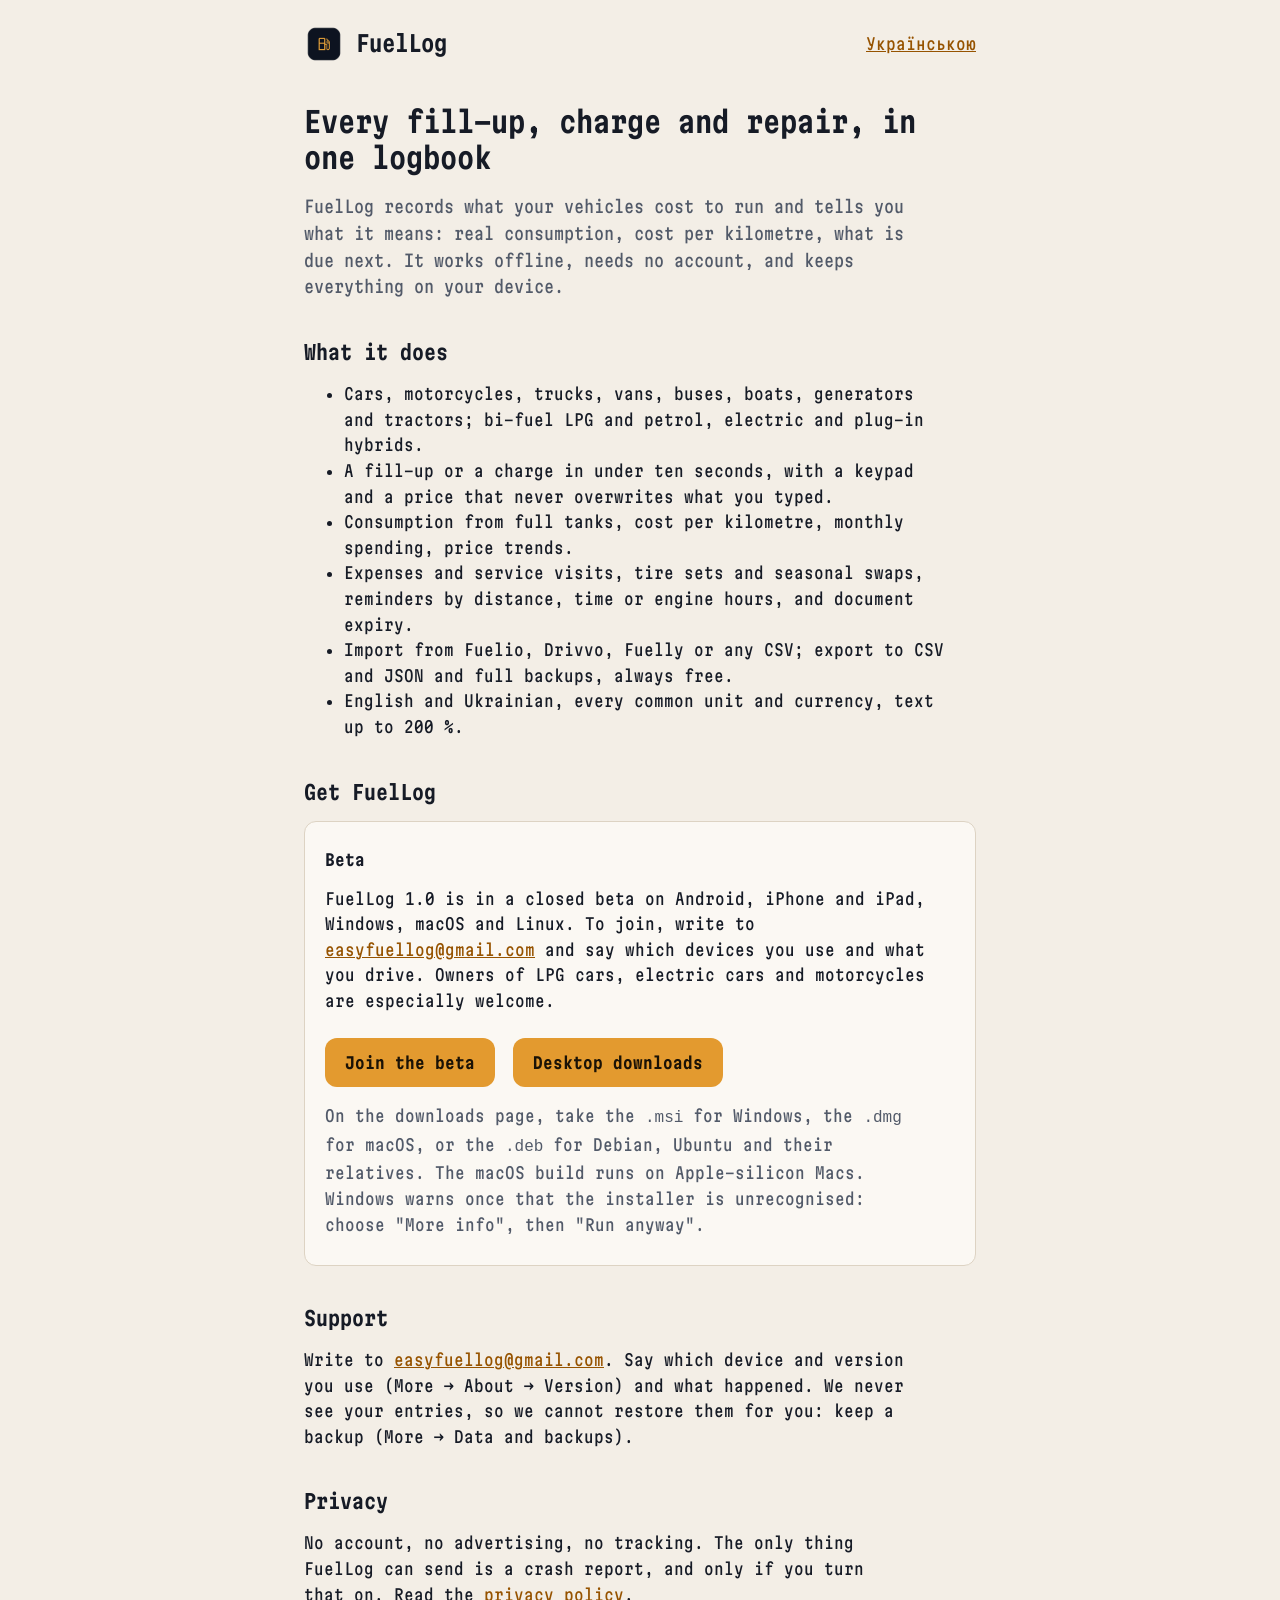
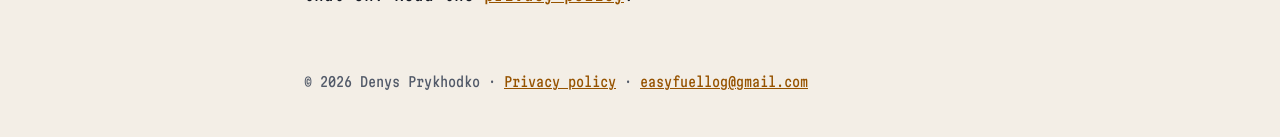
==== index.html @ d02c57eb "Publish the site from FuelLog f848351" ====
<!doctype html>
<html lang="en">
<head>
  <meta charset="utf-8">
  <meta name="viewport" content="width=device-width, initial-scale=1">
  <title>FuelLog</title>
  <meta name="description" content="A fuel, charging and vehicle-expense logbook that works offline, with no account, on Android, iPhone, iPad and desktop.">
  <link rel="icon" href="assets/favicon.png">
  <link rel="stylesheet" href="assets/site.css">
  <link rel="alternate" hreflang="en" href="https://ipuzzle.github.io/fuellog-site/">
  <link rel="alternate" hreflang="uk" href="https://ipuzzle.github.io/fuellog-site/uk/">
</head>
<body>
<header>
  <a class="name" href="./"><img src="assets/icon-192.png" alt="">FuelLog</a>
  <a href="uk/" lang="uk">Українською</a>
</header>
<main>
  <h1>Every fill-up, charge and repair, in one logbook</h1>
  <p class="lead">FuelLog records what your vehicles cost to run and tells you what it means: real consumption, cost per kilometre, what is due next. It works offline, needs no account, and keeps everything on your device.</p>

  <h2>What it does</h2>
  <ul>
    <li>Cars, motorcycles, trucks, vans, buses, boats, generators and tractors; bi-fuel LPG and petrol, electric and plug-in hybrids.</li>
    <li>A fill-up or a charge in under ten seconds, with a keypad and a price that never overwrites what you typed.</li>
    <li>Consumption from full tanks, cost per kilometre, monthly spending, price trends.</li>
    <li>Expenses and service visits, tire sets and seasonal swaps, reminders by distance, time or engine hours, and document expiry.</li>
    <li>Import from Fuelio, Drivvo, Fuelly or any CSV; export to CSV and JSON and full backups, always free.</li>
    <li>English and Ukrainian, every common unit and currency, text up to 200 %.</li>
  </ul>

  <h2>Get FuelLog</h2>
  <div class="card">
    <h3>Beta</h3>
    <p>FuelLog 1.0 is in a closed beta on Android, iPhone and iPad, Windows, macOS and Linux. To join, write to <a href="mailto:easyfuellog@gmail.com?subject=FuelLog%20beta">easyfuellog@gmail.com</a> and say which devices you use and what you drive. Owners of LPG cars, electric cars and motorcycles are especially welcome.</p>
    <a class="button" href="mailto:easyfuellog@gmail.com?subject=FuelLog%20beta">Join the beta</a>
    <a class="button" href="https://github.com/iPuzzle/fuellog-site/releases">Desktop downloads</a>
    <p class="muted">On the downloads page, take the <code>.msi</code> for Windows, the <code>.dmg</code> for macOS, or the <code>.deb</code> for Debian, Ubuntu and their relatives. The macOS build runs on Apple-silicon Macs. Windows warns once that the installer is unrecognised: choose "More info", then "Run anyway".</p>
  </div>

  <h2>Support</h2>
  <p>Write to <a href="mailto:easyfuellog@gmail.com">easyfuellog@gmail.com</a>. Say which device and version you use (More → About → Version) and what happened. We never see your entries, so we cannot restore them for you: keep a backup (More → Data and backups).</p>

  <h2>Privacy</h2>
  <p>No account, no advertising, no tracking. The only thing FuelLog can send is a crash report, and only if you turn that on. Read the <a href="privacy/">privacy policy</a>.</p>
</main>
<footer>
  © 2026 Denys Prykhodko · <a href="privacy/">Privacy policy</a> · <a href="mailto:easyfuellog@gmail.com">easyfuellog@gmail.com</a>
</footer>
</body>
</html>
---- assets/site.css ----
/* FuelLog's site: the app's Dusk and Day colours (docs/design/system/tokens.json) and its one face. */

@font-face {
  font-family: "Martian Mono";
  src: url("fonts/MartianMono-Condensed-Regular.ttf") format("truetype");
  font-weight: 400;
  font-display: swap;
}

@font-face {
  font-family: "Martian Mono";
  src: url("fonts/MartianMono-Condensed-SemiBold.ttf") format("truetype");
  font-weight: 600;
  font-display: swap;
}

:root {
  --ground: #0d1320;
  --surface: #141b2a;
  --line: #263149;
  --ink: #eee7db;
  --ink-muted: #a7afbf;
  --amber: #f2a93b;
  --amber-ink: #f2a93b;
  --on-amber: #1a1206;
  color-scheme: dark;
}

@media (prefers-color-scheme: light) {
  :root {
    --ground: #f3eee6;
    --surface: #fbf8f3;
    --line: #ddd3c3;
    --ink: #161b26;
    --ink-muted: #525a69;
    --amber: #e39a2f;
    --amber-ink: #965300;
    color-scheme: light;
  }
}

* {
  box-sizing: border-box;
}

html {
  background: var(--ground);
  color: var(--ink);
  font-family: "Martian Mono", ui-monospace, monospace;
  font-size: 16px;
  line-height: 1.6;
}

body {
  margin: 0;
  min-height: 100vh;
  background: var(--ground);
}

main,
header,
footer {
  max-width: 44rem;
  margin: 0 auto;
  padding: 0 16px;
}

header {
  display: flex;
  align-items: center;
  justify-content: space-between;
  gap: 16px;
  padding-top: 24px;
  padding-bottom: 8px;
}

header a.name {
  display: flex;
  align-items: center;
  gap: 12px;
  color: var(--ink);
  font-weight: 600;
  font-size: 1.4rem;
  text-decoration: none;
}

header img {
  width: 40px;
  height: 40px;
  border-radius: 10px;
}

h1,
h2,
h3 {
  font-weight: 600;
  line-height: 1.25;
}

h1 {
  font-size: 1.8rem;
  margin: 32px 0 8px;
}

h2 {
  font-size: 1.25rem;
  margin: 40px 0 8px;
}

h3 {
  font-size: 1rem;
  margin: 24px 0 4px;
}

p,
li {
  max-width: 60ch;
}

a {
  color: var(--amber-ink);
}

.lead {
  color: var(--ink-muted);
  font-size: 1.05rem;
}

.card {
  background: var(--surface);
  border: 1px solid var(--line);
  border-radius: 12px;
  padding: 4px 20px 12px;
  margin: 16px 0;
}

.button {
  display: inline-block;
  background: var(--amber);
  color: var(--on-amber);
  font-weight: 600;
  text-decoration: none;
  border-radius: 12px;
  padding: 12px 20px;
  margin: 8px 8px 0 0;
}

.muted {
  color: var(--ink-muted);
}

footer {
  padding-top: 48px;
  padding-bottom: 48px;
  color: var(--ink-muted);
  font-size: 0.85rem;
}

table {
  border-collapse: collapse;
  width: 100%;
  font-size: 0.9rem;
}

th,
td {
  text-align: left;
  vertical-align: top;
  padding: 8px 8px 8px 0;
  border-bottom: 1px solid var(--line);
}

@media (max-width: 480px) {
  html {
    font-size: 15px;
  }

  h1 {
    font-size: 1.5rem;
  }
}
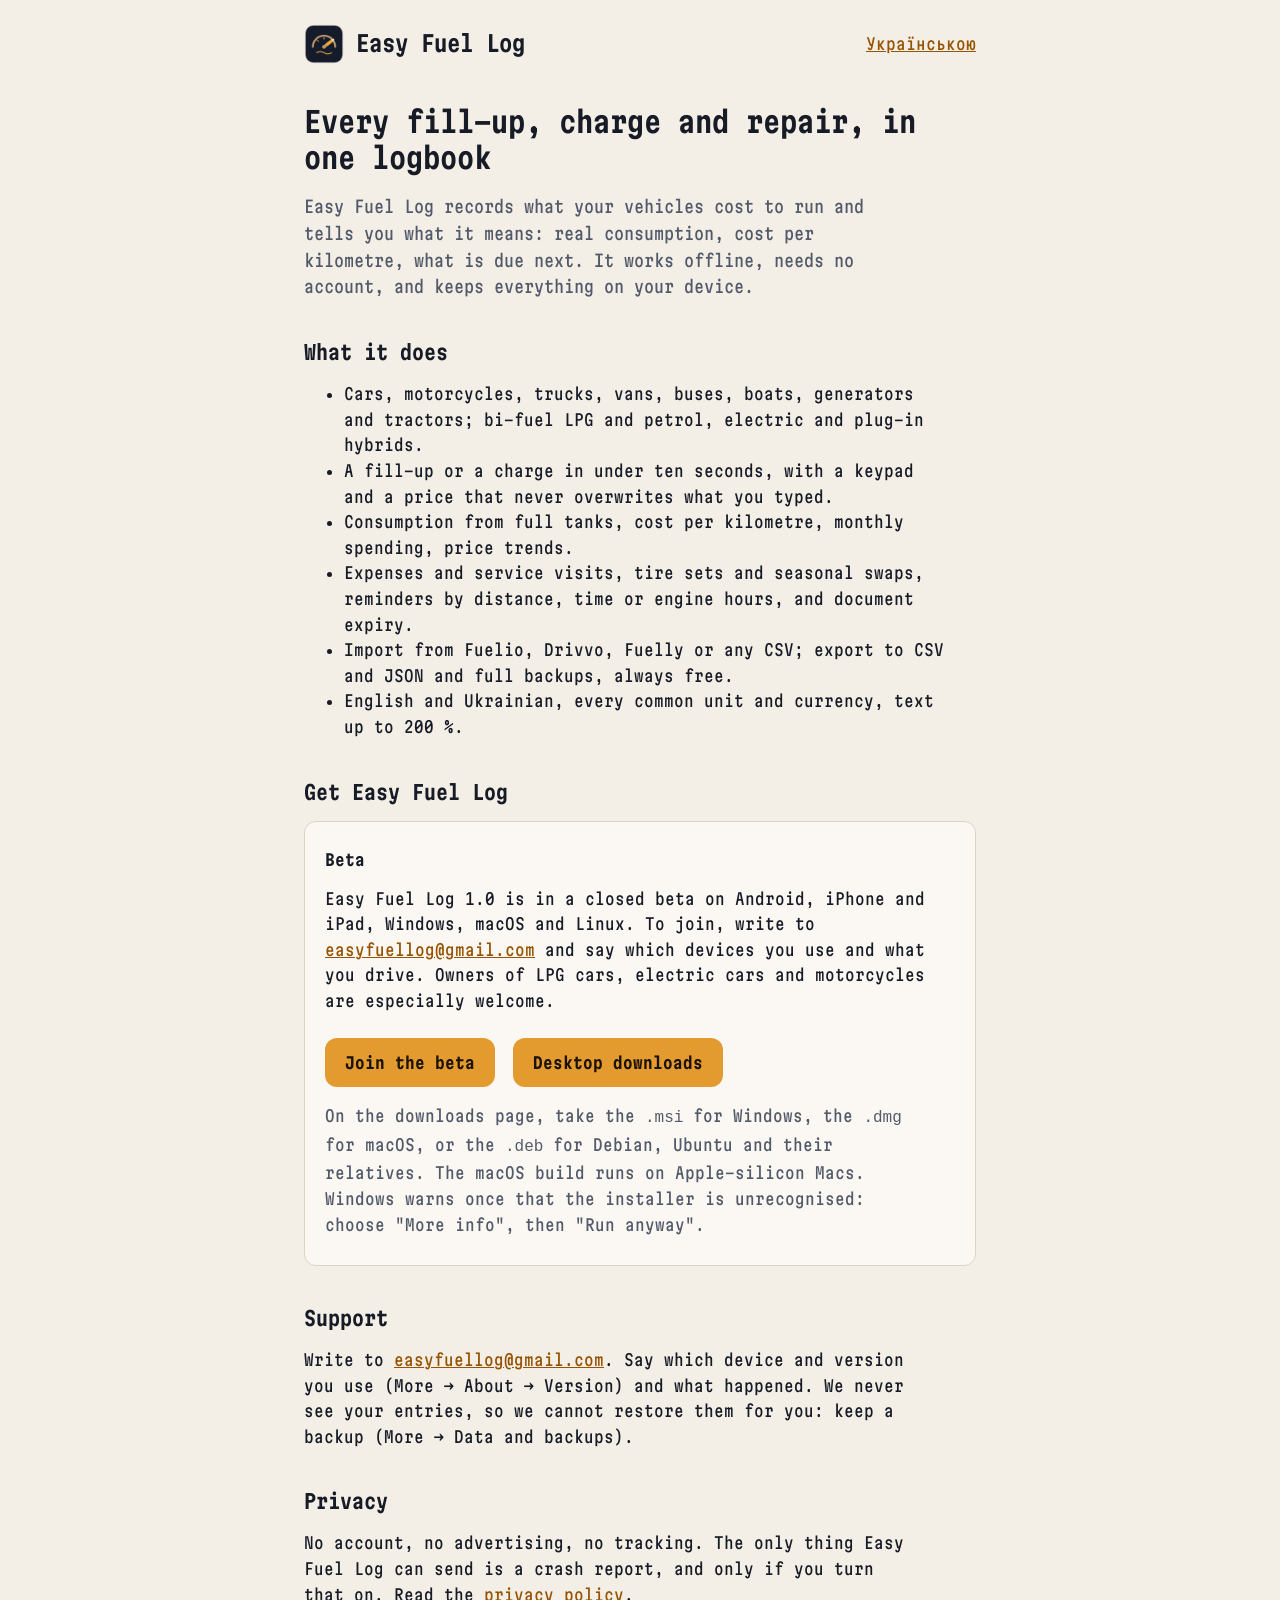
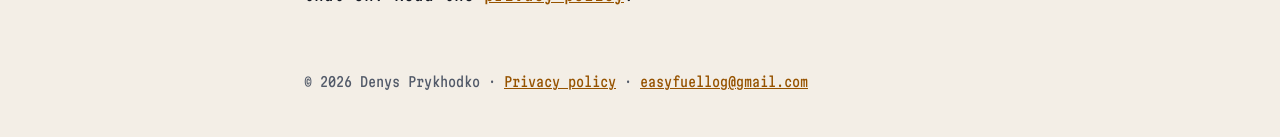
==== commit fd52f8d5: "Publish the site from FuelLog 402bdc7" ====
--- a/index.html
+++ b/index.html
@@ -3,21 +3,23 @@
 <head>
   <meta charset="utf-8">
   <meta name="viewport" content="width=device-width, initial-scale=1">
-  <title>FuelLog</title>
+  <title>Easy Fuel Log</title>
   <meta name="description" content="A fuel, charging and vehicle-expense logbook that works offline, with no account, on Android, iPhone, iPad and desktop.">
-  <link rel="icon" href="assets/favicon.png">
+  <link rel="icon" href="assets/favicon.ico" sizes="32x32">
+  <link rel="icon" href="assets/favicon.svg" type="image/svg+xml">
+  <link rel="apple-touch-icon" href="assets/apple-touch-icon.png">
   <link rel="stylesheet" href="assets/site.css">
   <link rel="alternate" hreflang="en" href="https://ipuzzle.github.io/fuellog-site/">
   <link rel="alternate" hreflang="uk" href="https://ipuzzle.github.io/fuellog-site/uk/">
 </head>
 <body>
 <header>
-  <a class="name" href="./"><img src="assets/icon-192.png" alt="">FuelLog</a>
+  <a class="name" href="./"><img src="assets/icon-192.png" alt="">Easy Fuel Log</a>
   <a href="uk/" lang="uk">Українською</a>
 </header>
 <main>
   <h1>Every fill-up, charge and repair, in one logbook</h1>
-  <p class="lead">FuelLog records what your vehicles cost to run and tells you what it means: real consumption, cost per kilometre, what is due next. It works offline, needs no account, and keeps everything on your device.</p>
+  <p class="lead">Easy Fuel Log records what your vehicles cost to run and tells you what it means: real consumption, cost per kilometre, what is due next. It works offline, needs no account, and keeps everything on your device.</p>
 
   <h2>What it does</h2>
   <ul>
@@ -29,11 +31,11 @@
     <li>English and Ukrainian, every common unit and currency, text up to 200 %.</li>
   </ul>
 
-  <h2>Get FuelLog</h2>
+  <h2>Get Easy Fuel Log</h2>
   <div class="card">
     <h3>Beta</h3>
-    <p>FuelLog 1.0 is in a closed beta on Android, iPhone and iPad, Windows, macOS and Linux. To join, write to <a href="mailto:easyfuellog@gmail.com?subject=FuelLog%20beta">easyfuellog@gmail.com</a> and say which devices you use and what you drive. Owners of LPG cars, electric cars and motorcycles are especially welcome.</p>
-    <a class="button" href="mailto:easyfuellog@gmail.com?subject=FuelLog%20beta">Join the beta</a>
+    <p>Easy Fuel Log 1.0 is in a closed beta on Android, iPhone and iPad, Windows, macOS and Linux. To join, write to <a href="mailto:easyfuellog@gmail.com?subject=Easy%20Fuel%20Log%20beta">easyfuellog@gmail.com</a> and say which devices you use and what you drive. Owners of LPG cars, electric cars and motorcycles are especially welcome.</p>
+    <a class="button" href="mailto:easyfuellog@gmail.com?subject=Easy%20Fuel%20Log%20beta">Join the beta</a>
     <a class="button" href="https://github.com/iPuzzle/fuellog-site/releases">Desktop downloads</a>
     <p class="muted">On the downloads page, take the <code>.msi</code> for Windows, the <code>.dmg</code> for macOS, or the <code>.deb</code> for Debian, Ubuntu and their relatives. The macOS build runs on Apple-silicon Macs. Windows warns once that the installer is unrecognised: choose "More info", then "Run anyway".</p>
   </div>
@@ -42,7 +44,7 @@
   <p>Write to <a href="mailto:easyfuellog@gmail.com">easyfuellog@gmail.com</a>. Say which device and version you use (More → About → Version) and what happened. We never see your entries, so we cannot restore them for you: keep a backup (More → Data and backups).</p>
 
   <h2>Privacy</h2>
-  <p>No account, no advertising, no tracking. The only thing FuelLog can send is a crash report, and only if you turn that on. Read the <a href="privacy/">privacy policy</a>.</p>
+  <p>No account, no advertising, no tracking. The only thing Easy Fuel Log can send is a crash report, and only if you turn that on. Read the <a href="privacy/">privacy policy</a>.</p>
 </main>
 <footer>
   © 2026 Denys Prykhodko · <a href="privacy/">Privacy policy</a> · <a href="mailto:easyfuellog@gmail.com">easyfuellog@gmail.com</a>
--- a/assets/site.css
+++ b/assets/site.css
@@ -1,4 +1,4 @@
-/* FuelLog's site: the app's Dusk and Day colours (docs/design/system/tokens.json) and its one face. */
+/* Easy Fuel Log's site: the app's Dusk and Day colours (docs/design/system/tokens.json) and its one face. */
 
 @font-face {
   font-family: "Martian Mono";
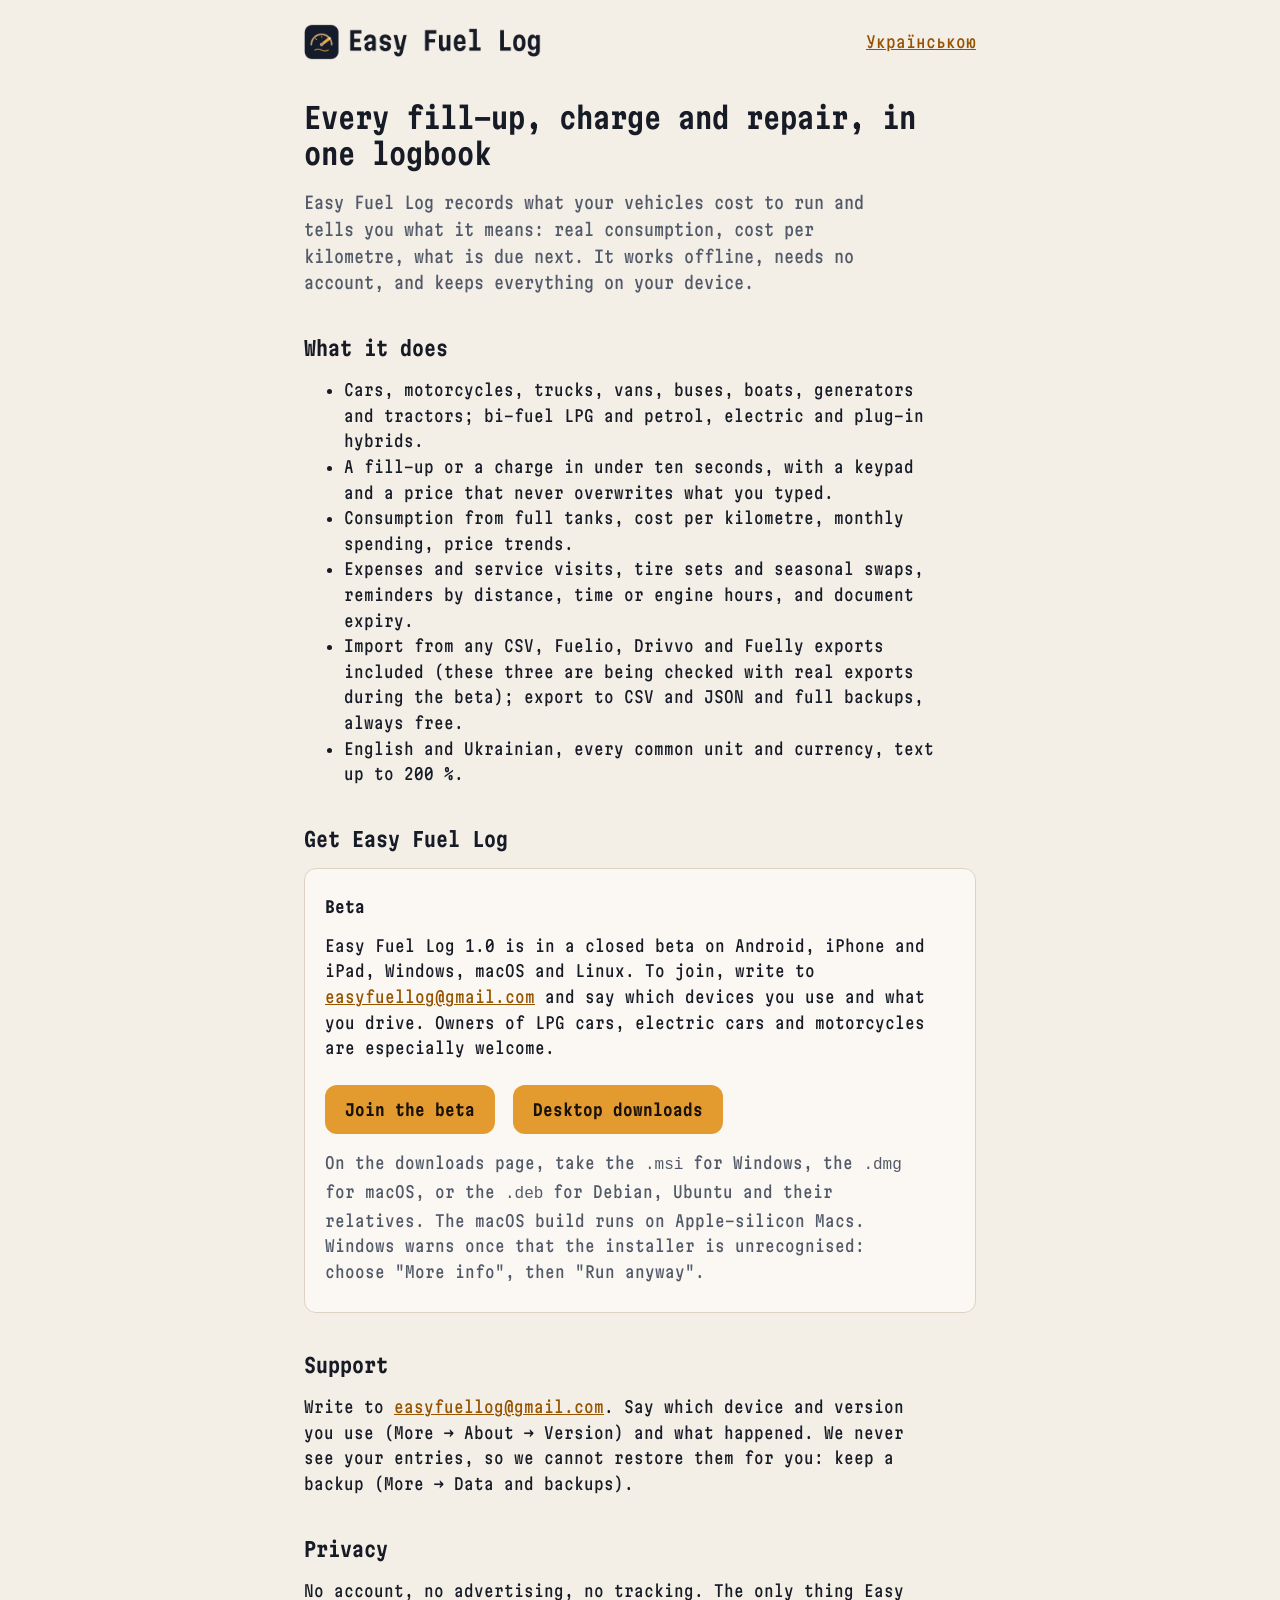
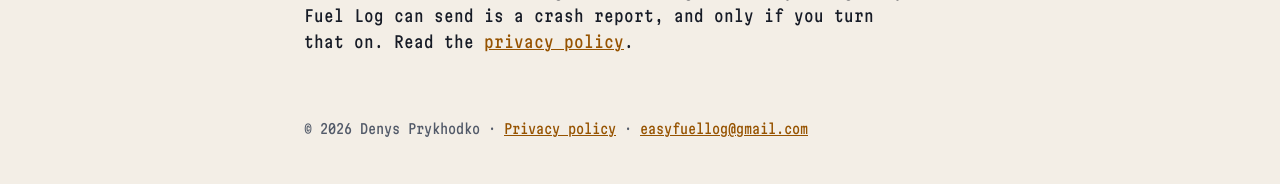
==== commit a2b16dc6: "Publish the site from FuelLog 485dac8" ====
--- a/index.html
+++ b/index.html
@@ -5,6 +5,17 @@
   <meta name="viewport" content="width=device-width, initial-scale=1">
   <title>Easy Fuel Log</title>
   <meta name="description" content="A fuel, charging and vehicle-expense logbook that works offline, with no account, on Android, iPhone, iPad and desktop.">
+  <meta property="og:type" content="website">
+  <meta property="og:site_name" content="Easy Fuel Log">
+  <meta property="og:locale" content="en_US">
+  <meta property="og:title" content="Easy Fuel Log">
+  <meta property="og:description" content="A fuel, charging and vehicle-expense logbook that works offline, with no account, on Android, iPhone, iPad and desktop.">
+  <meta property="og:url" content="https://ipuzzle.github.io/fuellog-site/">
+  <meta property="og:image" content="https://ipuzzle.github.io/fuellog-site/assets/og-en.png">
+  <meta property="og:image:width" content="1200">
+  <meta property="og:image:height" content="630">
+  <meta property="og:image:alt" content="Easy Fuel Log: your car’s notebook">
+  <meta name="twitter:card" content="summary_large_image">
   <link rel="icon" href="assets/favicon.ico" sizes="32x32">
   <link rel="icon" href="assets/favicon.svg" type="image/svg+xml">
   <link rel="apple-touch-icon" href="assets/apple-touch-icon.png">
@@ -14,7 +25,7 @@
 </head>
 <body>
 <header>
-  <a class="name" href="./"><img src="assets/icon-192.png" alt="">Easy Fuel Log</a>
+  <a class="name" href="./"><picture><source srcset="assets/logo-on-light.png" media="(prefers-color-scheme: light)"><img src="assets/logo-on-dark.png" alt="Easy Fuel Log" width="1200" height="179"></picture></a>
   <a href="uk/" lang="uk">Українською</a>
 </header>
 <main>
@@ -27,7 +38,7 @@
     <li>A fill-up or a charge in under ten seconds, with a keypad and a price that never overwrites what you typed.</li>
     <li>Consumption from full tanks, cost per kilometre, monthly spending, price trends.</li>
     <li>Expenses and service visits, tire sets and seasonal swaps, reminders by distance, time or engine hours, and document expiry.</li>
-    <li>Import from Fuelio, Drivvo, Fuelly or any CSV; export to CSV and JSON and full backups, always free.</li>
+    <li>Import from any CSV, Fuelio, Drivvo and Fuelly exports included (these three are being checked with real exports during the beta); export to CSV and JSON and full backups, always free.</li>
     <li>English and Ukrainian, every common unit and currency, text up to 200 %.</li>
   </ul>
 
--- a/assets/site.css
+++ b/assets/site.css
@@ -76,18 +76,20 @@
 
 header a.name {
   display: flex;
-  align-items: center;
-  gap: 12px;
-  color: var(--ink);
-  font-weight: 600;
-  font-size: 1.4rem;
   text-decoration: none;
 }
 
+/* The brand kit's horizontal logo: never under 120 px wide, its clear space the icon's height. */
 header img {
-  width: 40px;
-  height: 40px;
-  border-radius: 10px;
+  display: block;
+  width: auto;
+  height: 28px;
+}
+
+@media (min-width: 30rem) {
+  header img {
+    height: 36px;
+  }
 }
 
 h1,
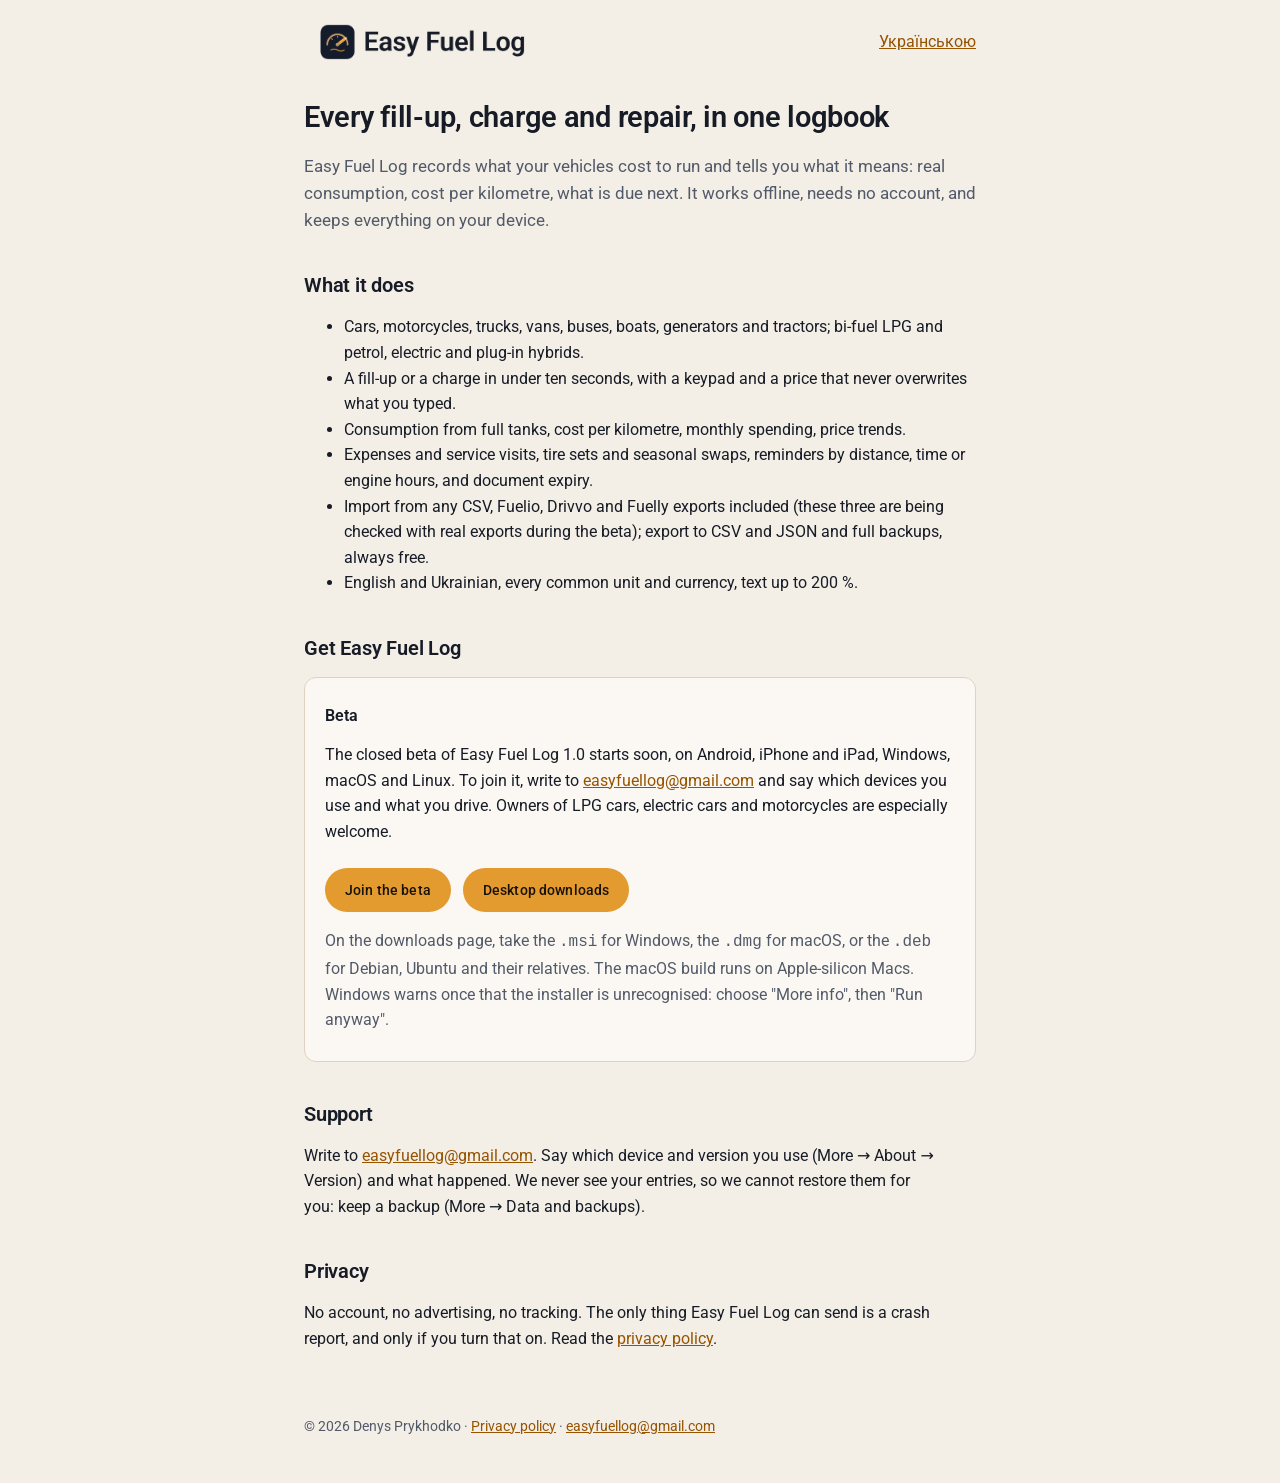
==== commit a65427b9: "Publish the site from Easy Fuel Log 4cf2bd5" ====
--- a/index.html
+++ b/index.html
@@ -45,7 +45,7 @@
   <h2>Get Easy Fuel Log</h2>
   <div class="card">
     <h3>Beta</h3>
-    <p>Easy Fuel Log 1.0 is in a closed beta on Android, iPhone and iPad, Windows, macOS and Linux. To join, write to <a href="mailto:easyfuellog@gmail.com?subject=Easy%20Fuel%20Log%20beta">easyfuellog@gmail.com</a> and say which devices you use and what you drive. Owners of LPG cars, electric cars and motorcycles are especially welcome.</p>
+    <p>The closed beta of Easy Fuel Log 1.0 starts soon, on Android, iPhone and iPad, Windows, macOS and Linux. To join it, write to <a href="mailto:easyfuellog@gmail.com?subject=Easy%20Fuel%20Log%20beta">easyfuellog@gmail.com</a> and say which devices you use and what you drive. Owners of LPG cars, electric cars and motorcycles are especially welcome.</p>
     <a class="button" href="mailto:easyfuellog@gmail.com?subject=Easy%20Fuel%20Log%20beta">Join the beta</a>
     <a class="button" href="https://github.com/iPuzzle/fuellog-site/releases">Desktop downloads</a>
     <p class="muted">On the downloads page, take the <code>.msi</code> for Windows, the <code>.dmg</code> for macOS, or the <code>.deb</code> for Debian, Ubuntu and their relatives. The macOS build runs on Apple-silicon Macs. Windows warns once that the installer is unrecognised: choose "More info", then "Run anyway".</p>
--- a/assets/site.css
+++ b/assets/site.css
@@ -1,15 +1,22 @@
 /* Easy Fuel Log's site: the app's Dusk and Day colours (docs/design/system/tokens.json) and its one face. */
 
 @font-face {
-  font-family: "Martian Mono";
-  src: url("fonts/MartianMono-Condensed-Regular.ttf") format("truetype");
+  font-family: "Roboto";
+  src: url("fonts/Roboto-Regular.ttf") format("truetype");
   font-weight: 400;
   font-display: swap;
 }
 
 @font-face {
-  font-family: "Martian Mono";
-  src: url("fonts/MartianMono-Condensed-SemiBold.ttf") format("truetype");
+  font-family: "Roboto";
+  src: url("fonts/Roboto-Medium.ttf") format("truetype");
+  font-weight: 500;
+  font-display: swap;
+}
+
+@font-face {
+  font-family: "Roboto";
+  src: url("fonts/Roboto-SemiBold.ttf") format("truetype");
   font-weight: 600;
   font-display: swap;
 }
@@ -46,9 +53,10 @@
 html {
   background: var(--ground);
   color: var(--ink);
-  font-family: "Martian Mono", ui-monospace, monospace;
+  font-family: Roboto, system-ui, -apple-system, "Segoe UI", sans-serif;
   font-size: 16px;
   line-height: 1.6;
+  letter-spacing: 0;
 }
 
 body {
@@ -97,6 +105,7 @@
 h3 {
   font-weight: 600;
   line-height: 1.25;
+  letter-spacing: -0.01em;
 }
 
 h1 {
@@ -116,7 +125,7 @@
 
 p,
 li {
-  max-width: 60ch;
+  max-width: 70ch;
 }
 
 a {
@@ -137,13 +146,17 @@
 }
 
 .button {
-  display: inline-block;
+  display: inline-flex;
+  align-items: center;
+  min-height: 44px;
   background: var(--amber);
   color: var(--on-amber);
-  font-weight: 600;
+  font-size: 14px;
+  font-weight: 500;
+  letter-spacing: 0.01em;
   text-decoration: none;
-  border-radius: 12px;
-  padding: 12px 20px;
+  border-radius: 999px;
+  padding: 0 20px;
   margin: 8px 8px 0 0;
 }
 
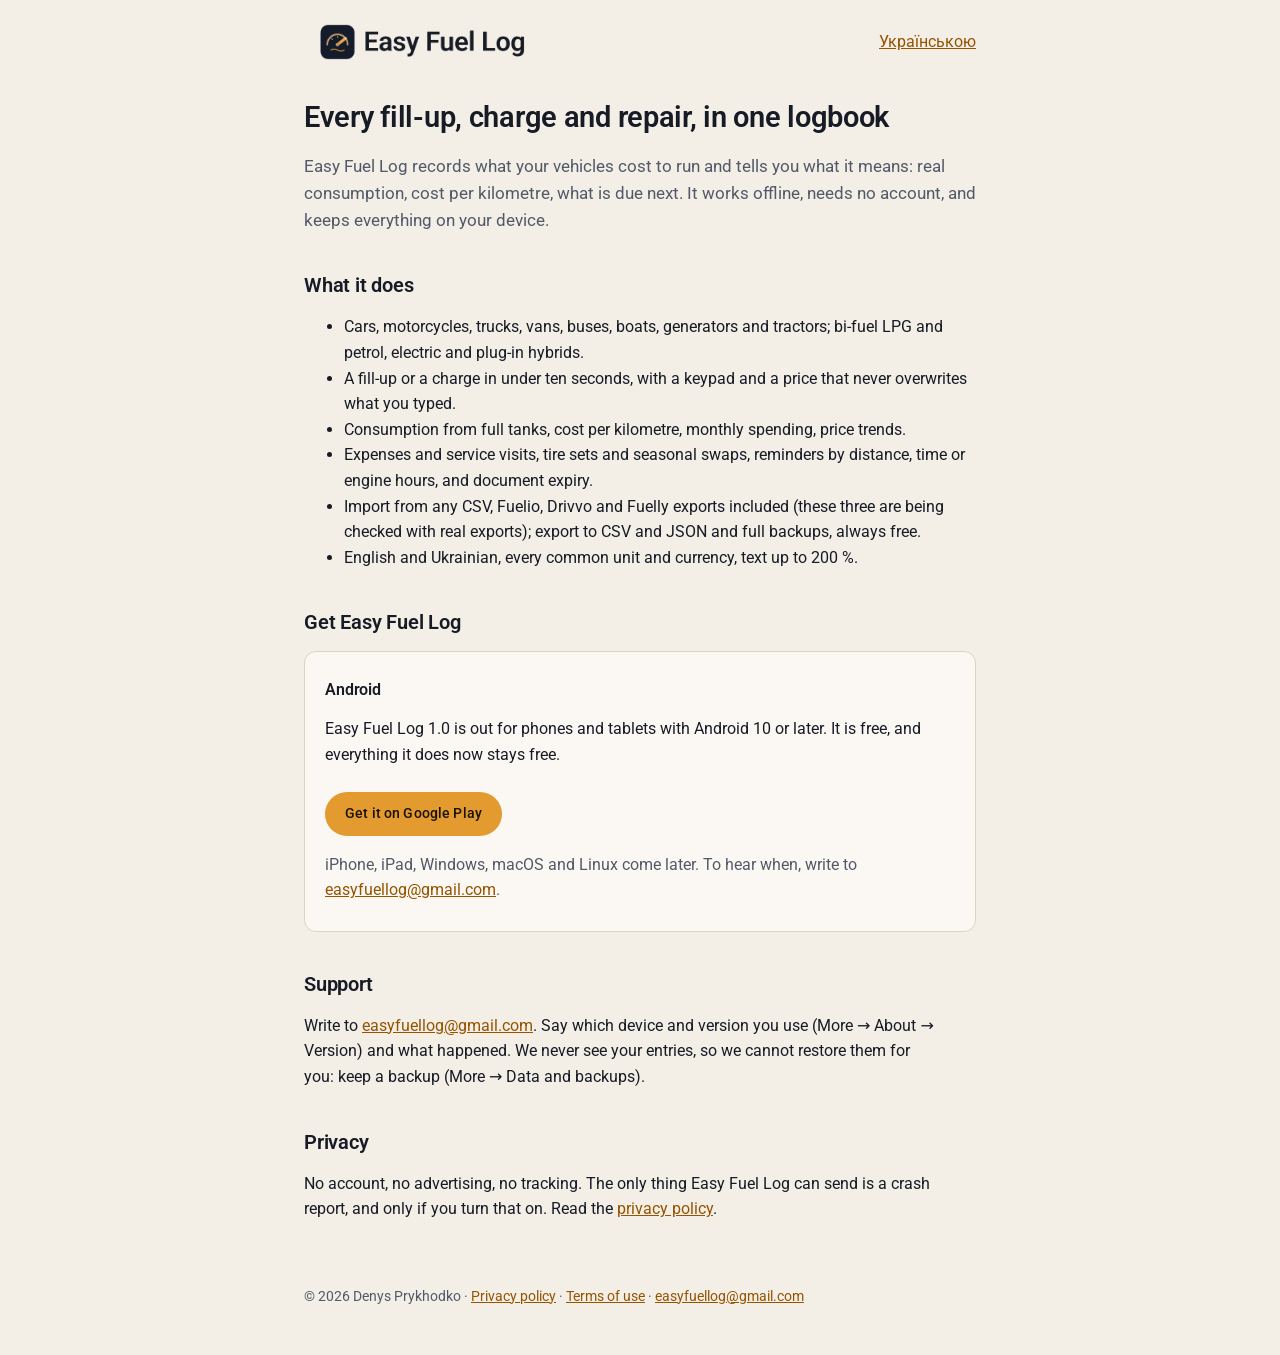
==== commit c4d5a354: "Publish the site from Easy Fuel Log c16c493" ====
--- a/index.html
+++ b/index.html
@@ -38,17 +38,16 @@
     <li>A fill-up or a charge in under ten seconds, with a keypad and a price that never overwrites what you typed.</li>
     <li>Consumption from full tanks, cost per kilometre, monthly spending, price trends.</li>
     <li>Expenses and service visits, tire sets and seasonal swaps, reminders by distance, time or engine hours, and document expiry.</li>
-    <li>Import from any CSV, Fuelio, Drivvo and Fuelly exports included (these three are being checked with real exports during the beta); export to CSV and JSON and full backups, always free.</li>
+    <li>Import from any CSV, Fuelio, Drivvo and Fuelly exports included (these three are being checked with real exports); export to CSV and JSON and full backups, always free.</li>
     <li>English and Ukrainian, every common unit and currency, text up to 200 %.</li>
   </ul>
 
   <h2>Get Easy Fuel Log</h2>
   <div class="card">
-    <h3>Beta</h3>
-    <p>The closed beta of Easy Fuel Log 1.0 starts soon, on Android, iPhone and iPad, Windows, macOS and Linux. To join it, write to <a href="mailto:easyfuellog@gmail.com?subject=Easy%20Fuel%20Log%20beta">easyfuellog@gmail.com</a> and say which devices you use and what you drive. Owners of LPG cars, electric cars and motorcycles are especially welcome.</p>
-    <a class="button" href="mailto:easyfuellog@gmail.com?subject=Easy%20Fuel%20Log%20beta">Join the beta</a>
-    <a class="button" href="https://github.com/iPuzzle/fuellog-site/releases">Desktop downloads</a>
-    <p class="muted">On the downloads page, take the <code>.msi</code> for Windows, the <code>.dmg</code> for macOS, or the <code>.deb</code> for Debian, Ubuntu and their relatives. The macOS build runs on Apple-silicon Macs. Windows warns once that the installer is unrecognised: choose "More info", then "Run anyway".</p>
+    <h3>Android</h3>
+    <p>Easy Fuel Log 1.0 is out for phones and tablets with Android 10 or later. It is free, and everything it does now stays free.</p>
+    <a class="button" href="https://play.google.com/store/apps/details?id=com.ipuzzle.easyfuellog">Get it on Google Play</a>
+    <p class="muted">iPhone, iPad, Windows, macOS and Linux come later. To hear when, write to <a href="mailto:easyfuellog@gmail.com?subject=Easy%20Fuel%20Log%20on%20other%20devices">easyfuellog@gmail.com</a>.</p>
   </div>
 
   <h2>Support</h2>
@@ -58,7 +57,7 @@
   <p>No account, no advertising, no tracking. The only thing Easy Fuel Log can send is a crash report, and only if you turn that on. Read the <a href="privacy/">privacy policy</a>.</p>
 </main>
 <footer>
-  © 2026 Denys Prykhodko · <a href="privacy/">Privacy policy</a> · <a href="mailto:easyfuellog@gmail.com">easyfuellog@gmail.com</a>
+  © 2026 Denys Prykhodko · <a href="privacy/">Privacy policy</a> · <a href="terms/">Terms of use</a> · <a href="mailto:easyfuellog@gmail.com">easyfuellog@gmail.com</a>
 </footer>
 </body>
 </html>
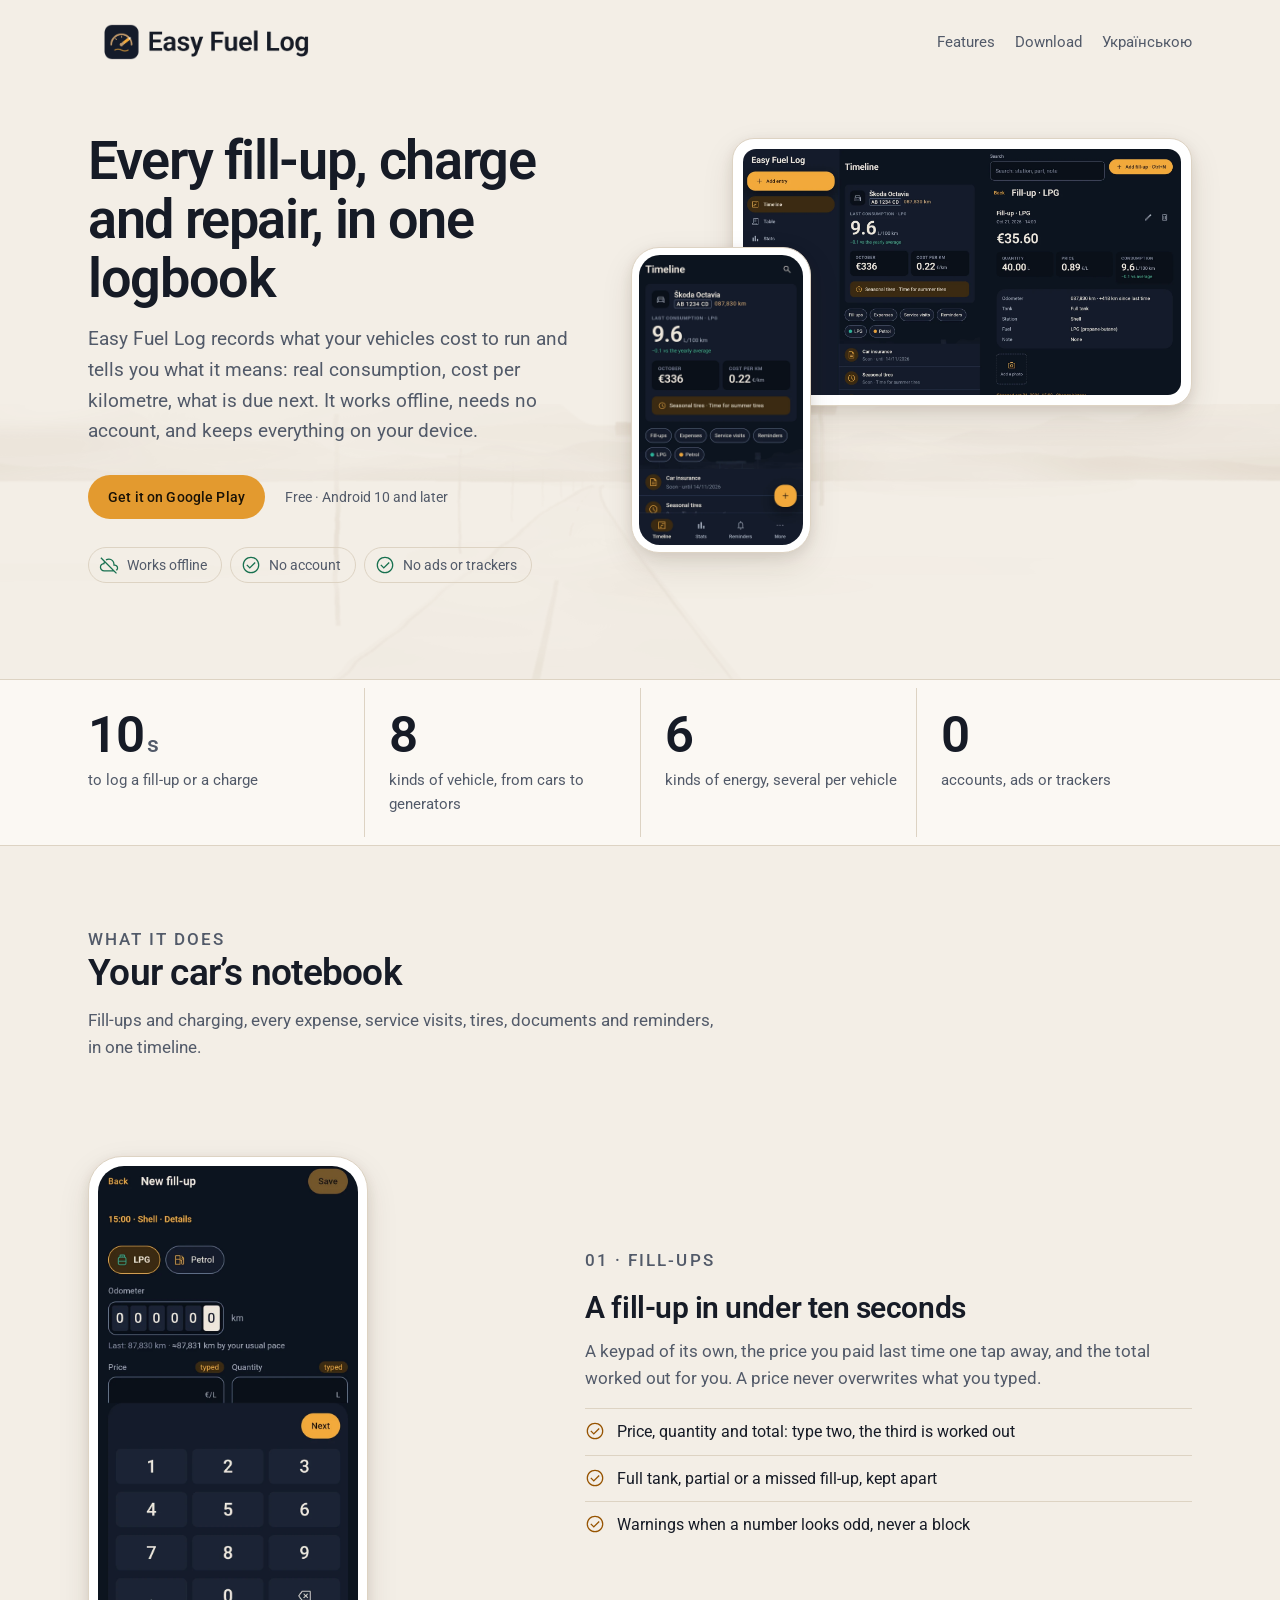
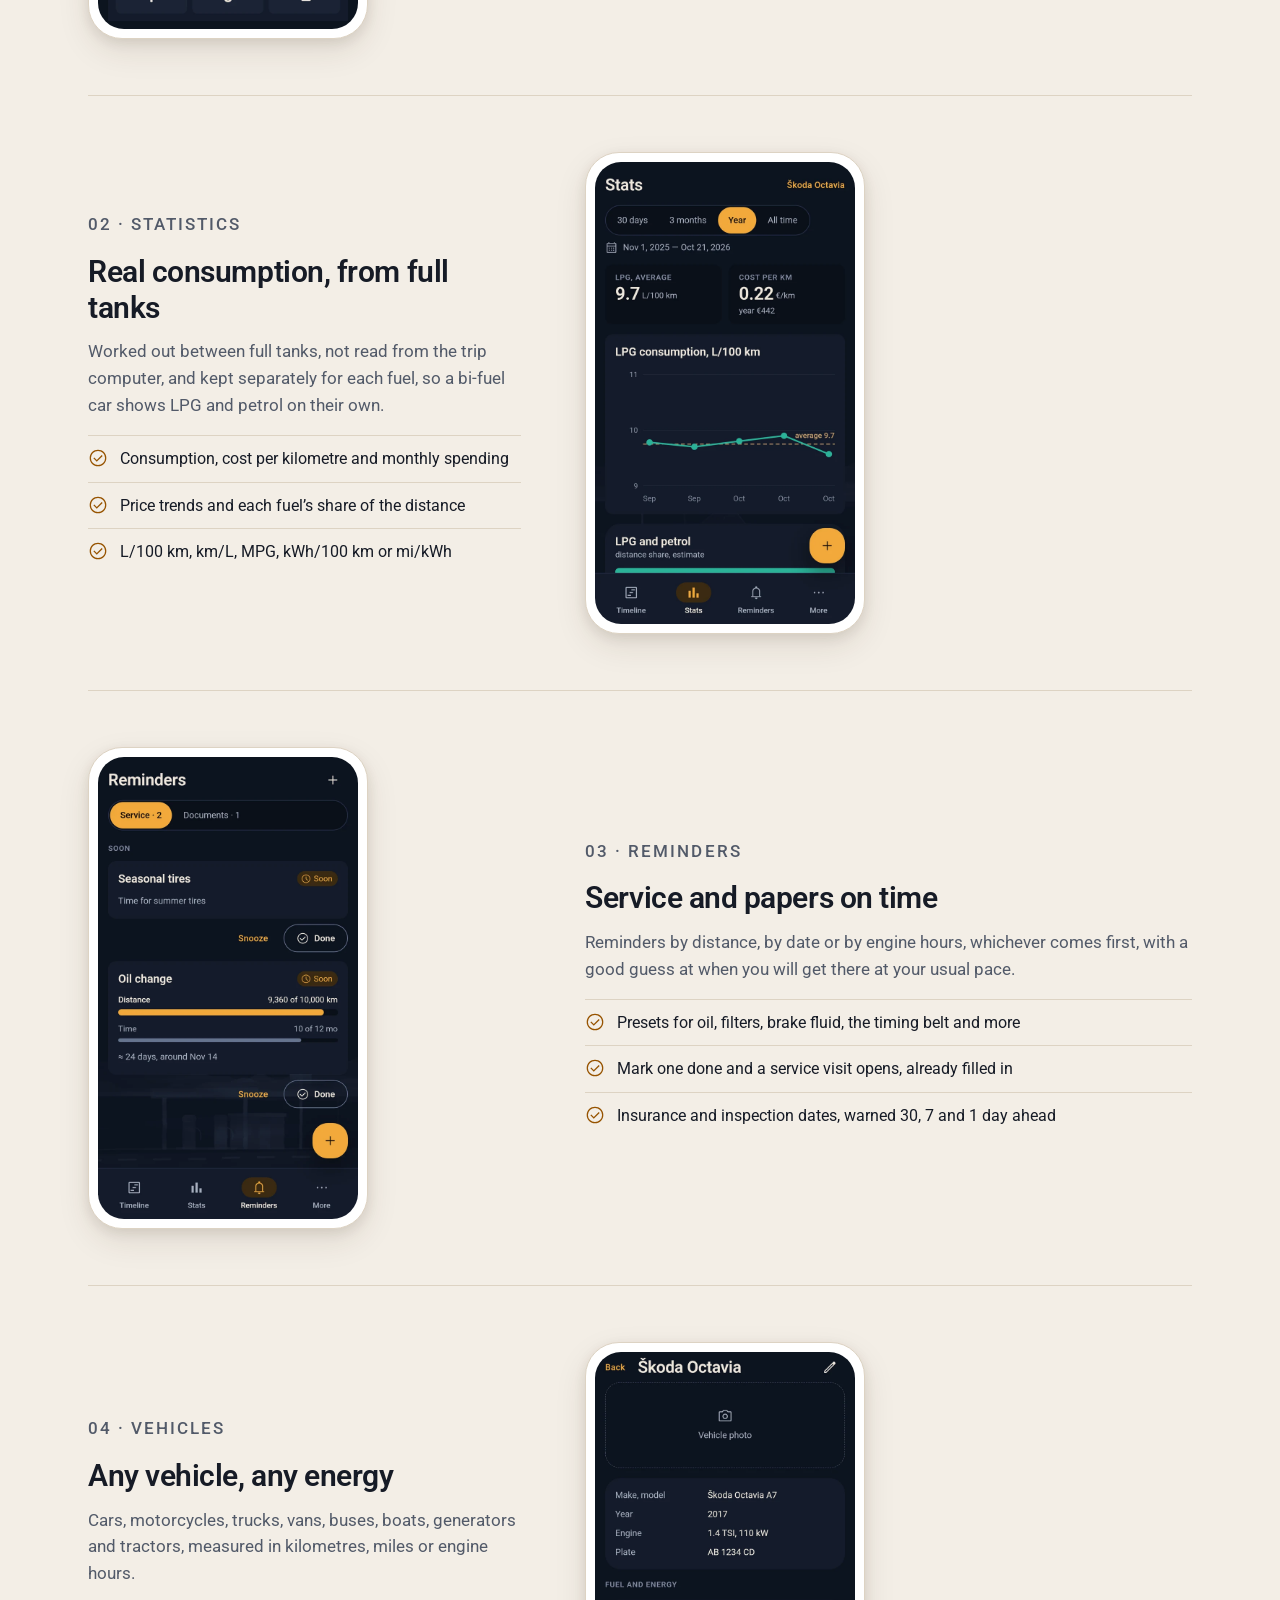
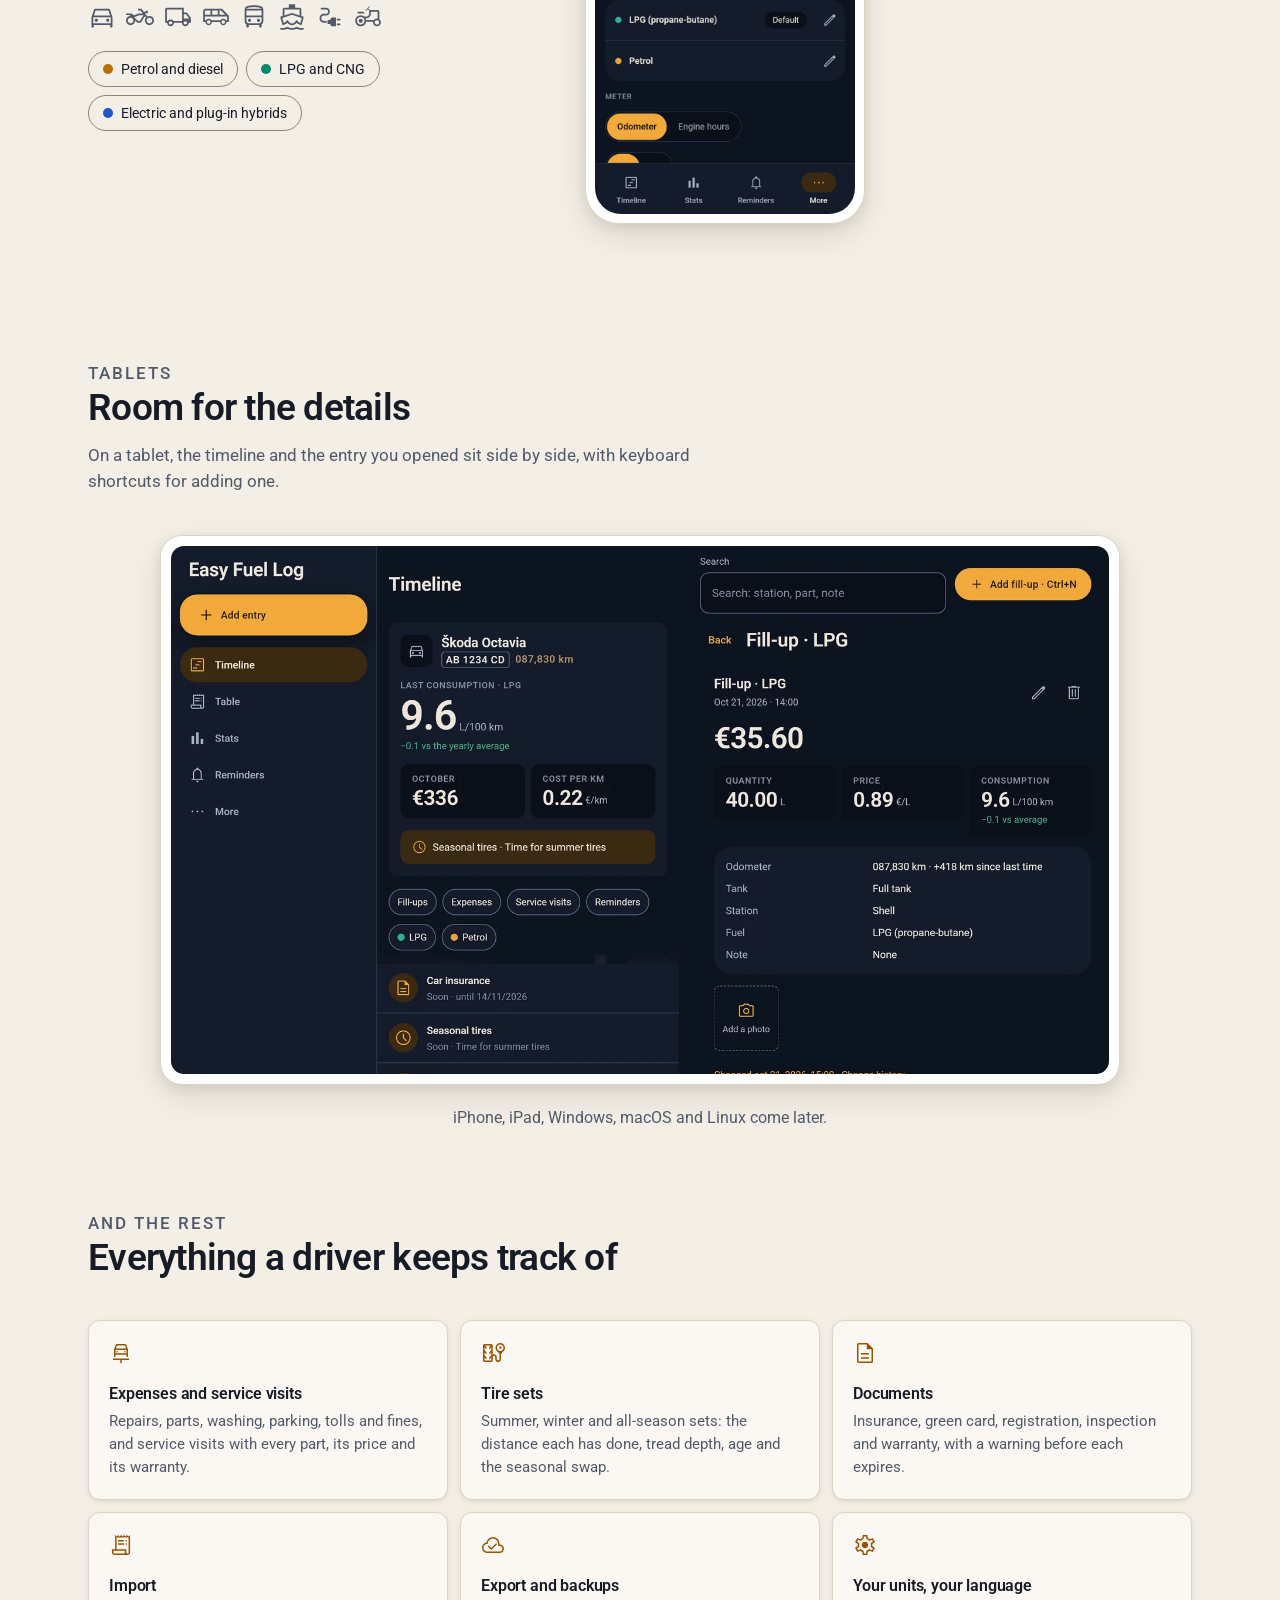
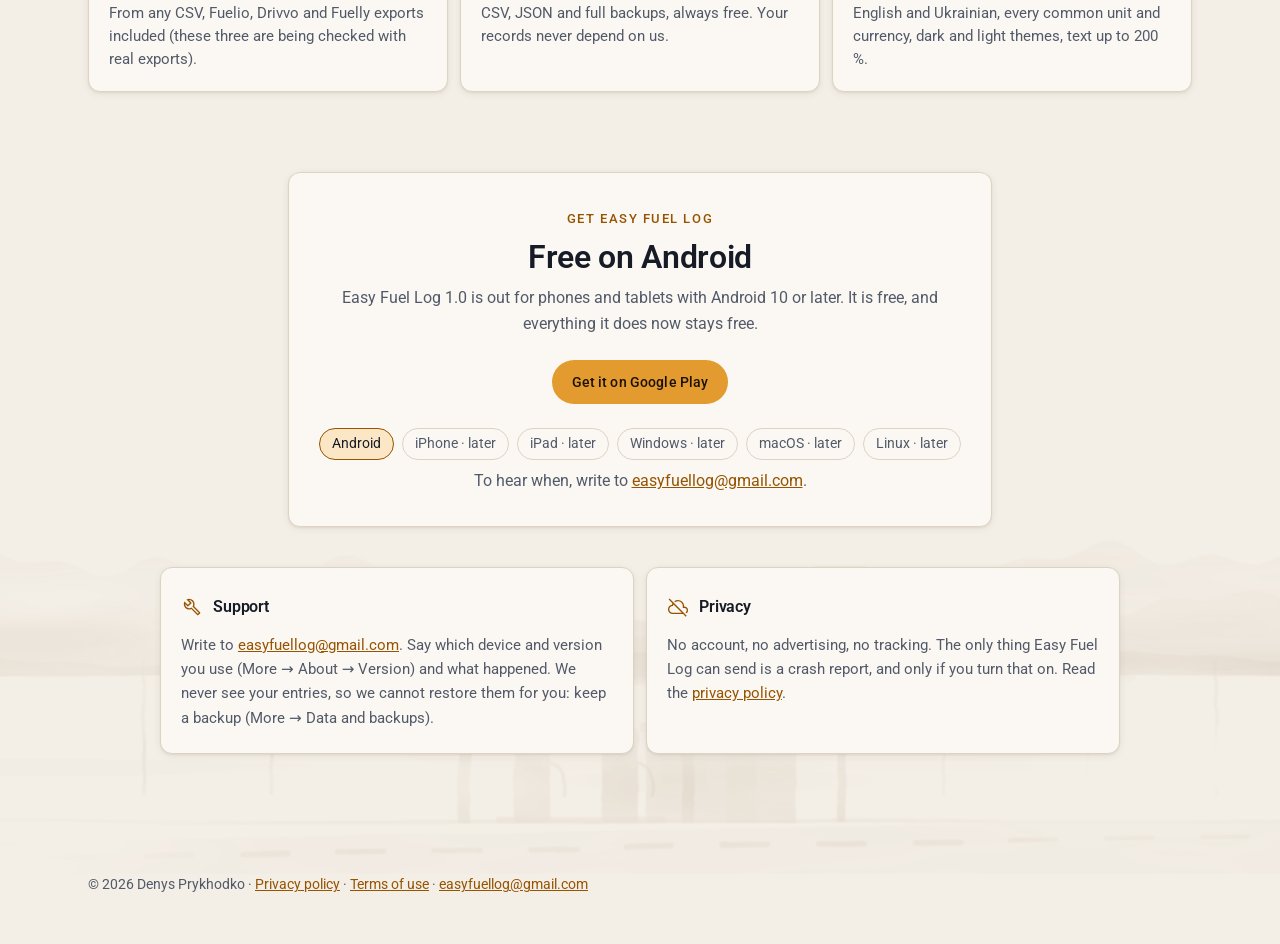
==== commit 313bc3e6: "Publish the site from Easy Fuel Log a92e903" ====
--- a/index.html
+++ b/index.html
@@ -3,7 +3,7 @@
 <head>
   <meta charset="utf-8">
   <meta name="viewport" content="width=device-width, initial-scale=1">
-  <title>Easy Fuel Log</title>
+  <title>Easy Fuel Log: your car’s notebook</title>
   <meta name="description" content="A fuel, charging and vehicle-expense logbook that works offline, with no account, on Android, iPhone, iPad and desktop.">
   <meta property="og:type" content="website">
   <meta property="og:site_name" content="Easy Fuel Log">
@@ -20,42 +20,213 @@
   <link rel="icon" href="assets/favicon.svg" type="image/svg+xml">
   <link rel="apple-touch-icon" href="assets/apple-touch-icon.png">
   <link rel="stylesheet" href="assets/site.css">
+  <link rel="preload" href="assets/screens/en/timeline.webp" as="image" type="image/webp">
   <link rel="alternate" hreflang="en" href="https://ipuzzle.github.io/fuellog-site/">
   <link rel="alternate" hreflang="uk" href="https://ipuzzle.github.io/fuellog-site/uk/">
 </head>
-<body>
+<body class="home">
 <header>
   <a class="name" href="./"><picture><source srcset="assets/logo-on-light.png" media="(prefers-color-scheme: light)"><img src="assets/logo-on-dark.png" alt="Easy Fuel Log" width="1200" height="179"></picture></a>
-  <a href="uk/" lang="uk">Українською</a>
+  <nav aria-label="Site">
+    <a class="hide-s" href="#features">Features</a>
+    <a class="hide-s" href="#get">Download</a>
+    <a href="uk/" lang="uk" hreflang="uk">Українською</a>
+  </nav>
 </header>
+
 <main>
-  <h1>Every fill-up, charge and repair, in one logbook</h1>
-  <p class="lead">Easy Fuel Log records what your vehicles cost to run and tells you what it means: real consumption, cost per kilometre, what is due next. It works offline, needs no account, and keeps everything on your device.</p>
-
-  <h2>What it does</h2>
-  <ul>
-    <li>Cars, motorcycles, trucks, vans, buses, boats, generators and tractors; bi-fuel LPG and petrol, electric and plug-in hybrids.</li>
-    <li>A fill-up or a charge in under ten seconds, with a keypad and a price that never overwrites what you typed.</li>
-    <li>Consumption from full tanks, cost per kilometre, monthly spending, price trends.</li>
-    <li>Expenses and service visits, tire sets and seasonal swaps, reminders by distance, time or engine hours, and document expiry.</li>
-    <li>Import from any CSV, Fuelio, Drivvo and Fuelly exports included (these three are being checked with real exports); export to CSV and JSON and full backups, always free.</li>
-    <li>English and Ukrainian, every common unit and currency, text up to 200 %.</li>
-  </ul>
-
-  <h2>Get Easy Fuel Log</h2>
-  <div class="card">
-    <h3>Android</h3>
-    <p>Easy Fuel Log 1.0 is out for phones and tablets with Android 10 or later. It is free, and everything it does now stays free.</p>
-    <a class="button" href="https://play.google.com/store/apps/details?id=com.ipuzzle.easyfuellog">Get it on Google Play</a>
-    <p class="muted">iPhone, iPad, Windows, macOS and Linux come later. To hear when, write to <a href="mailto:easyfuellog@gmail.com?subject=Easy%20Fuel%20Log%20on%20other%20devices">easyfuellog@gmail.com</a>.</p>
-  </div>
-
-  <h2>Support</h2>
-  <p>Write to <a href="mailto:easyfuellog@gmail.com">easyfuellog@gmail.com</a>. Say which device and version you use (More → About → Version) and what happened. We never see your entries, so we cannot restore them for you: keep a backup (More → Data and backups).</p>
-
-  <h2>Privacy</h2>
-  <p>No account, no advertising, no tracking. The only thing Easy Fuel Log can send is a crash report, and only if you turn that on. Read the <a href="privacy/">privacy policy</a>.</p>
+  <section class="hero haze haze-roadside">
+    <div class="wrap">
+      <div>
+        <h1>Every fill-up, charge and repair, in one logbook</h1>
+        <p class="lead">Easy Fuel Log records what your vehicles cost to run and tells you what it means: real consumption, cost per kilometre, what is due next. It works offline, needs no account, and keeps everything on your device.</p>
+        <div class="actions">
+          <a class="button" href="https://play.google.com/store/apps/details?id=com.ipuzzle.easyfuellog">Get it on Google Play</a>
+          <span class="muted">Free · Android 10 and later</span>
+        </div>
+        <ul class="facts">
+          <li><span class="ic i-offline" aria-hidden="true"></span>Works offline</li>
+          <li><span class="ic i-done" aria-hidden="true"></span>No account</li>
+          <li><span class="ic i-done" aria-hidden="true"></span>No ads or trackers</li>
+        </ul>
+      </div>
+      <div class="stage">
+        <span class="tablet"><img src="assets/screens/en/tablet.webp" width="1600" height="900" alt="The timeline on a tablet: the vehicle’s last consumption and this month’s spending, with a fill-up opened beside it"></span>
+        <span class="phone"><img src="assets/screens/en/timeline.webp" width="720" height="1280" alt="The timeline on a phone: last consumption 9.6 L/100 km, €336 in October, 0.22 €/km, and a reminder that summer tires are due"></span>
+      </div>
+    </div>
+  </section>
+
+  <section class="figures" aria-label="At a glance">
+    <ul class="wrap">
+      <li><b>10<small>s</small></b><span>to log a fill-up or a charge</span></li>
+      <li><b>8</b><span>kinds of vehicle, from cars to generators</span></li>
+      <li><b>6</b><span>kinds of energy, several per vehicle</span></li>
+      <li><b>0</b><span>accounts, ads or trackers</span></li>
+    </ul>
+  </section>
+
+  <section class="section" id="features">
+    <div class="wrap">
+      <div class="section-head">
+        <p class="label">What it does</p>
+        <h2>Your car’s notebook</h2>
+        <p>Fill-ups and charging, every expense, service visits, tires, documents and reminders, in one timeline.</p>
+      </div>
+
+      <article class="feature">
+        <div class="shot"><span class="phone"><img src="assets/screens/en/fillup.webp" width="720" height="1280" loading="lazy" alt="The new fill-up form: LPG selected, the odometer counter, price and quantity typed, the total worked out, and a keypad"></span></div>
+        <div>
+          <p class="label">01 · Fill-ups</p>
+          <h3>A fill-up in under ten seconds</h3>
+          <p>A keypad of its own, the price you paid last time one tap away, and the total worked out for you. A price never overwrites what you typed.</p>
+          <ul class="ticks">
+            <li>Price, quantity and total: type two, the third is worked out</li>
+            <li>Full tank, partial or a missed fill-up, kept apart</li>
+            <li>Warnings when a number looks odd, never a block</li>
+          </ul>
+        </div>
+      </article>
+
+      <article class="feature flip">
+        <div class="shot"><span class="phone"><img src="assets/screens/en/stats.webp" width="720" height="1280" loading="lazy" alt="Statistics for the year: LPG average 9.7 L/100 km, cost 0.22 €/km, and a consumption chart against the average line"></span></div>
+        <div>
+          <p class="label">02 · Statistics</p>
+          <h3>Real consumption, from full tanks</h3>
+          <p>Worked out between full tanks, not read from the trip computer, and kept separately for each fuel, so a bi-fuel car shows LPG and petrol on their own.</p>
+          <ul class="ticks">
+            <li>Consumption, cost per kilometre and monthly spending</li>
+            <li>Price trends and each fuel’s share of the distance</li>
+            <li>L/100 km, km/L, MPG, kWh/100 km or mi/kWh</li>
+          </ul>
+        </div>
+      </article>
+
+      <article class="feature">
+        <div class="shot"><span class="phone"><img src="assets/screens/en/reminders.webp" width="720" height="1280" loading="lazy" alt="Service reminders: seasonal tires, and an oil change at 9,360 of 10,000 km, about 24 days away"></span></div>
+        <div>
+          <p class="label">03 · Reminders</p>
+          <h3>Service and papers on time</h3>
+          <p>Reminders by distance, by date or by engine hours, whichever comes first, with a good guess at when you will get there at your usual pace.</p>
+          <ul class="ticks">
+            <li>Presets for oil, filters, brake fluid, the timing belt and more</li>
+            <li>Mark one done and a service visit opens, already filled in</li>
+            <li>Insurance and inspection dates, warned 30, 7 and 1 day ahead</li>
+          </ul>
+        </div>
+      </article>
+
+      <article class="feature flip">
+        <div class="shot"><span class="phone"><img src="assets/screens/en/vehicle.webp" width="720" height="1280" loading="lazy" alt="A vehicle’s profile: make, model, year, engine and plate, with LPG and petrol as its two kinds of energy and the odometer as its meter"></span></div>
+        <div>
+          <p class="label">04 · Vehicles</p>
+          <h3>Any vehicle, any energy</h3>
+          <p>Cars, motorcycles, trucks, vans, buses, boats, generators and tractors, measured in kilometres, miles or engine hours.</p>
+          <div class="vehicles" aria-hidden="true">
+            <span class="ic i-car"></span>
+            <span class="ic i-motorcycle"></span>
+            <span class="ic i-truck"></span>
+            <span class="ic i-van"></span>
+            <span class="ic i-bus"></span>
+            <span class="ic i-boat"></span>
+            <span class="ic i-generator"></span>
+            <span class="ic i-tractor"></span>
+          </div>
+          <ul class="energies">
+            <li style="--dot:var(--energy-petrol)">Petrol and diesel</li>
+            <li style="--dot:var(--energy-lpg)">LPG and CNG</li>
+            <li style="--dot:var(--energy-electric)">Electric and plug-in hybrids</li>
+          </ul>
+        </div>
+      </article>
+    </div>
+  </section>
+
+  <section class="section big">
+    <div class="wrap">
+      <div class="section-head">
+        <p class="label">Tablets</p>
+        <h2>Room for the details</h2>
+        <p>On a tablet, the timeline and the entry you opened sit side by side, with keyboard shortcuts for adding one.</p>
+      </div>
+      <span class="tablet"><img src="assets/screens/en/tablet.webp" width="1600" height="900" loading="lazy" alt="The timeline on a tablet with a fill-up opened beside it: €1,399.60 for 40.00 L of LPG at 34.99 per litre"></span>
+      <p class="note">iPhone, iPad, Windows, macOS and Linux come later.</p>
+    </div>
+  </section>
+
+  <section class="section">
+    <div class="wrap">
+      <div class="section-head">
+        <p class="label">And the rest</p>
+        <h2>Everything a driver keeps track of</h2>
+      </div>
+      <ul class="tiles">
+        <li>
+          <span class="ic i-repair" aria-hidden="true"></span>
+          <h3>Expenses and service visits</h3>
+          <p>Repairs, parts, washing, parking, tolls and fines, and service visits with every part, its price and its warranty.</p>
+        </li>
+        <li>
+          <span class="ic i-tires" aria-hidden="true"></span>
+          <h3>Tire sets</h3>
+          <p>Summer, winter and all-season sets: the distance each has done, tread depth, age and the seasonal swap.</p>
+        </li>
+        <li>
+          <span class="ic i-documents" aria-hidden="true"></span>
+          <h3>Documents</h3>
+          <p>Insurance, green card, registration, inspection and warranty, with a warning before each expires.</p>
+        </li>
+        <li>
+          <span class="ic i-receipt" aria-hidden="true"></span>
+          <h3>Import</h3>
+          <p>From any CSV, Fuelio, Drivvo and Fuelly exports included (these three are being checked with real exports).</p>
+        </li>
+        <li>
+          <span class="ic i-synced" aria-hidden="true"></span>
+          <h3>Export and backups</h3>
+          <p>CSV, JSON and full backups, always free. Your records never depend on us.</p>
+        </li>
+        <li>
+          <span class="ic i-settings" aria-hidden="true"></span>
+          <h3>Your units, your language</h3>
+          <p>English and Ukrainian, every common unit and currency, dark and light themes, text up to 200 %.</p>
+        </li>
+      </ul>
+    </div>
+  </section>
+
+  <section class="get haze haze-station" id="get">
+    <div class="wrap">
+      <div class="card">
+        <p class="label">Get Easy Fuel Log</p>
+        <h2>Free on Android</h2>
+        <p class="muted">Easy Fuel Log 1.0 is out for phones and tablets with Android 10 or later. It is free, and everything it does now stays free.</p>
+        <a class="button" href="https://play.google.com/store/apps/details?id=com.ipuzzle.easyfuellog">Get it on Google Play</a>
+        <ul class="platforms" aria-label="Platforms">
+          <li class="now">Android</li>
+          <li>iPhone · later</li>
+          <li>iPad · later</li>
+          <li>Windows · later</li>
+          <li>macOS · later</li>
+          <li>Linux · later</li>
+        </ul>
+        <p class="muted">To hear when, write to <a href="mailto:easyfuellog@gmail.com?subject=Easy%20Fuel%20Log%20on%20other%20devices">easyfuellog@gmail.com</a>.</p>
+      </div>
+
+      <div class="pair">
+        <div id="support">
+          <h3><span class="ic i-maintenance" aria-hidden="true"></span>Support</h3>
+          <p>Write to <a href="mailto:easyfuellog@gmail.com">easyfuellog@gmail.com</a>. Say which device and version you use (More → About → Version) and what happened. We never see your entries, so we cannot restore them for you: keep a backup (More → Data and backups).</p>
+        </div>
+        <div id="privacy">
+          <h3><span class="ic i-offline" aria-hidden="true"></span>Privacy</h3>
+          <p>No account, no advertising, no tracking. The only thing Easy Fuel Log can send is a crash report, and only if you turn that on. Read the <a href="privacy/">privacy policy</a>.</p>
+        </div>
+      </div>
+    </div>
+  </section>
 </main>
+
 <footer>
   © 2026 Denys Prykhodko · <a href="privacy/">Privacy policy</a> · <a href="terms/">Terms of use</a> · <a href="mailto:easyfuellog@gmail.com">easyfuellog@gmail.com</a>
 </footer>
--- a/assets/site.css
+++ b/assets/site.css
@@ -24,12 +24,27 @@
 :root {
   --ground: #0d1320;
   --surface: #141b2a;
+  --surface-raised: #1b2436;
+  --surface-sunken: #0a0f19;
   --line: #263149;
+  --line-strong: #66748f;
   --ink: #eee7db;
   --ink-muted: #a7afbf;
+  --ink-faint: #838ca1;
   --amber: #f2a93b;
   --amber-ink: #f2a93b;
+  --amber-soft: #3a2a12;
   --on-amber: #1a1206;
+  --bronze: #c29a6b;
+  --good: #3fb68b;
+  --energy-petrol: #e9a23b;
+  --energy-lpg: #2bb39a;
+  --energy-electric: #5b8df5;
+  --haze: rgba(142, 163, 200, 0.2);
+  --focus: #f2a93b;
+  /* Dusk separates layers by tone, not shadow. */
+  --elevation-1: none;
+  --elevation-2: none;
   color-scheme: dark;
 }
 
@@ -37,11 +52,25 @@
   :root {
     --ground: #f3eee6;
     --surface: #fbf8f3;
+    --surface-raised: #ffffff;
+    --surface-sunken: #ece5d9;
     --line: #ddd3c3;
+    --line-strong: #918470;
     --ink: #161b26;
     --ink-muted: #525a69;
+    --ink-faint: #5e6574;
     --amber: #e39a2f;
     --amber-ink: #965300;
+    --amber-soft: #fbe7c6;
+    --bronze: #7e5a30;
+    --good: #17704f;
+    --energy-petrol: #b86e00;
+    --energy-lpg: #00876c;
+    --energy-electric: #2155c8;
+    --haze: rgba(126, 90, 48, 0.16);
+    --focus: #965300;
+    --elevation-1: 0 1px 2px rgba(60, 44, 20, 0.08), 0 2px 8px rgba(60, 44, 20, 0.06);
+    --elevation-2: 0 4px 12px rgba(60, 44, 20, 0.1), 0 12px 32px rgba(60, 44, 20, 0.1);
     color-scheme: light;
   }
 }
@@ -194,3 +223,674 @@
     font-size: 1.5rem;
   }
 }
+
+a:focus-visible,
+.button:focus-visible {
+  outline: 2px solid var(--focus);
+  outline-offset: 2px;
+}
+
+/* ---------------------------------------------------------------------------------------------
+   The home page (body.home): a wider page with the app's own screens, the haze and the icons.
+   The privacy policy and the terms keep the narrow reading column above.
+   --------------------------------------------------------------------------------------------- */
+
+.home header,
+.home footer,
+.home .wrap {
+  max-width: 72rem;
+  padding-left: 16px;
+  padding-right: 16px;
+}
+
+@media (min-width: 40rem) {
+  .home header,
+  .home footer,
+  .home .wrap {
+    padding-left: 24px;
+    padding-right: 24px;
+  }
+}
+
+.home main {
+  max-width: none;
+  padding: 0;
+}
+
+.home .wrap {
+  margin: 0 auto;
+}
+
+.home header nav {
+  display: flex;
+  align-items: center;
+  gap: 20px;
+  font-size: 0.95rem;
+}
+
+.home header nav a {
+  color: var(--ink-muted);
+  text-decoration: none;
+}
+
+.home header nav a:hover {
+  color: var(--ink);
+}
+
+.home header .hide-s {
+  display: none;
+}
+
+@media (min-width: 40rem) {
+  .home header .hide-s {
+    display: inline;
+  }
+}
+
+/* Icons: the design system's Material Symbols, tinted from tokens through a mask. */
+.ic {
+  display: inline-block;
+  flex: none;
+  width: 24px;
+  height: 24px;
+  background: currentColor;
+  -webkit-mask: var(--i) center / contain no-repeat;
+  mask: var(--i) center / contain no-repeat;
+}
+
+.i-boat {
+  --i: url("icons/boat.svg");
+}
+
+.i-bus {
+  --i: url("icons/bus.svg");
+}
+
+.i-car {
+  --i: url("icons/car.svg");
+}
+
+.i-documents {
+  --i: url("icons/documents.svg");
+}
+
+.i-done {
+  --i: url("icons/done.svg");
+}
+
+.i-generator {
+  --i: url("icons/generator.svg");
+}
+
+.i-maintenance {
+  --i: url("icons/maintenance.svg");
+}
+
+.i-motorcycle {
+  --i: url("icons/motorcycle.svg");
+}
+
+.i-offline {
+  --i: url("icons/offline.svg");
+}
+
+.i-receipt {
+  --i: url("icons/receipt.svg");
+}
+
+.i-repair {
+  --i: url("icons/repair.svg");
+}
+
+.i-settings {
+  --i: url("icons/settings.svg");
+}
+
+.i-synced {
+  --i: url("icons/synced.svg");
+}
+
+.i-tires {
+  --i: url("icons/tires.svg");
+}
+
+.i-tractor {
+  --i: url("icons/tractor.svg");
+}
+
+.i-truck {
+  --i: url("icons/truck.svg");
+}
+
+.i-van {
+  --i: url("icons/van.svg");
+}
+
+.label {
+  color: var(--amber-ink);
+  font-size: 0.8rem;
+  font-weight: 500;
+  letter-spacing: 0.12em;
+  text-transform: uppercase;
+  margin: 0 0 12px;
+}
+
+/* The haze: the roadside at dusk, almost invisible, anchored to the bottom of open ground. */
+.haze {
+  position: relative;
+  isolation: isolate;
+}
+
+.haze::before {
+  content: "";
+  position: absolute;
+  z-index: -1;
+  left: 0;
+  right: 0;
+  bottom: 0;
+  height: min(45%, 520px);
+  background: var(--haze);
+  -webkit-mask: var(--scene) center bottom / cover no-repeat;
+  mask: var(--scene) center bottom / cover no-repeat;
+  pointer-events: none;
+}
+
+.haze-roadside {
+  --scene: url("haze-roadside.webp");
+}
+
+.haze-station {
+  --scene: url("haze-station.webp");
+}
+
+/* Hero */
+.hero {
+  padding: 24px 0 72px;
+  overflow: hidden;
+}
+
+.hero .wrap {
+  display: grid;
+  gap: 40px;
+  align-items: center;
+}
+
+.hero h1 {
+  font-size: clamp(2rem, 1.2rem + 3.4vw, 3.4rem);
+  line-height: 1.08;
+  letter-spacing: -0.025em;
+  margin: 24px 0 16px;
+  max-width: 14em;
+}
+
+.hero .lead {
+  font-size: clamp(1.05rem, 1rem + 0.3vw, 1.2rem);
+  max-width: 34em;
+  margin: 0 0 28px;
+}
+
+.hero .actions {
+  display: flex;
+  flex-wrap: wrap;
+  align-items: center;
+  gap: 12px 20px;
+}
+
+.hero .actions .button {
+  margin: 0;
+}
+
+.hero .actions .muted {
+  font-size: 0.9rem;
+}
+
+.facts {
+  display: flex;
+  flex-wrap: wrap;
+  gap: 8px;
+  list-style: none;
+  padding: 0;
+  margin: 28px 0 0;
+}
+
+.facts li {
+  display: inline-flex;
+  align-items: center;
+  gap: 8px;
+  min-height: 36px;
+  padding: 0 14px 0 10px;
+  border: 1px solid var(--line);
+  border-radius: 999px;
+  color: var(--ink-muted);
+  font-size: 0.9rem;
+}
+
+.facts .ic {
+  width: 20px;
+  height: 20px;
+  color: var(--good);
+}
+
+/* Device frames: quiet bezels in the app's raised surface. */
+.phone {
+  display: block;
+  background: var(--surface-raised);
+  border: 1px solid var(--line);
+  border-radius: 34px;
+  padding: 9px;
+  box-shadow: var(--elevation-2);
+}
+
+.phone img {
+  display: block;
+  width: 100%;
+  height: auto;
+  border-radius: 26px;
+  background: var(--ground);
+}
+
+.tablet {
+  display: block;
+  background: var(--surface-raised);
+  border: 1px solid var(--line);
+  border-radius: 22px;
+  padding: 10px;
+  box-shadow: var(--elevation-2);
+}
+
+.tablet img {
+  display: block;
+  width: 100%;
+  height: auto;
+  border-radius: 13px;
+  background: var(--ground);
+}
+
+.stage {
+  position: relative;
+  max-width: 300px;
+  margin: 0 auto;
+  width: 100%;
+}
+
+.stage .tablet {
+  display: none;
+}
+
+@media (min-width: 60rem) {
+  .hero {
+    padding: 40px 0 96px;
+  }
+
+  .hero .wrap {
+    grid-template-columns: minmax(0, 1fr) minmax(0, 1.15fr);
+    gap: 56px;
+  }
+
+  /* The tablet at the top right, the phone in front of it at the bottom left. */
+  .stage {
+    max-width: none;
+    aspect-ratio: 1 / 0.74;
+  }
+
+  .stage.tall {
+    aspect-ratio: 1 / 0.84;
+  }
+
+  .stage .tablet {
+    display: block;
+    position: absolute;
+    top: 0;
+    right: 0;
+    width: 82%;
+  }
+
+  .stage .phone {
+    position: absolute;
+    left: 0;
+    bottom: 0;
+    width: 32%;
+    padding: 7px;
+    border-radius: 28px;
+  }
+
+  .stage .phone img {
+    border-radius: 21px;
+  }
+}
+
+/* The pump display: four figures, set large. */
+.figures {
+  border-top: 1px solid var(--line);
+  border-bottom: 1px solid var(--line);
+  background: var(--surface);
+}
+
+.figures ul {
+  display: grid;
+  grid-template-columns: repeat(2, minmax(0, 1fr));
+  list-style: none;
+  margin: 0 auto;
+  padding-top: 8px;
+  padding-bottom: 8px;
+}
+
+.figures li {
+  padding: 20px 8px 20px 0;
+  max-width: none;
+}
+
+.figures b {
+  display: block;
+  font-size: clamp(2.2rem, 1.6rem + 2vw, 3.2rem);
+  font-weight: 600;
+  line-height: 1.05;
+  letter-spacing: -0.02em;
+  font-variant-numeric: tabular-nums;
+}
+
+.figures b small {
+  font-size: 0.45em;
+  font-weight: 500;
+  letter-spacing: 0;
+  color: var(--ink-muted);
+  margin-left: 0.15em;
+}
+
+.figures span {
+  display: block;
+  color: var(--ink-muted);
+  font-size: 0.95rem;
+  margin-top: 6px;
+}
+
+@media (min-width: 48rem) {
+  .figures ul {
+    grid-template-columns: repeat(4, minmax(0, 1fr));
+  }
+
+  .figures li + li {
+    border-left: 1px solid var(--line);
+    padding-left: 24px;
+  }
+}
+
+/* Features: a screen beside its story, alternating sides. */
+.section {
+  padding: 80px 0 0;
+}
+
+.section > .wrap > h2,
+.section-head h2 {
+  font-size: clamp(1.6rem, 1.2rem + 1.5vw, 2.3rem);
+  line-height: 1.15;
+  letter-spacing: -0.02em;
+  margin: 0 0 12px;
+}
+
+.section-head {
+  max-width: 40rem;
+  margin-bottom: 40px;
+}
+
+.section-head p {
+  color: var(--ink-muted);
+  font-size: 1.05rem;
+  margin: 0;
+}
+
+.feature {
+  display: grid;
+  gap: 32px;
+  align-items: center;
+  padding: 40px 0;
+}
+
+.feature + .feature {
+  border-top: 1px solid var(--line);
+}
+
+.feature .phone {
+  width: 100%;
+  max-width: 280px;
+  margin: 0 auto;
+}
+
+.feature h3 {
+  font-size: clamp(1.4rem, 1.15rem + 1vw, 1.9rem);
+  line-height: 1.2;
+  letter-spacing: -0.015em;
+  margin: 0 0 12px;
+}
+
+.feature p {
+  color: var(--ink-muted);
+  font-size: 1.05rem;
+  margin: 0 0 16px;
+}
+
+.ticks {
+  list-style: none;
+  padding: 0;
+  margin: 0;
+}
+
+.ticks li {
+  position: relative;
+  padding: 10px 0 10px 32px;
+  border-top: 1px solid var(--line);
+}
+
+.ticks li::before {
+  content: "";
+  position: absolute;
+  left: 0;
+  top: 12px;
+  width: 20px;
+  height: 20px;
+  background: var(--amber-ink);
+  -webkit-mask: url("icons/done.svg") center / contain no-repeat;
+  mask: url("icons/done.svg") center / contain no-repeat;
+}
+
+.energies {
+  display: flex;
+  flex-wrap: wrap;
+  gap: 8px;
+  list-style: none;
+  padding: 0;
+  margin: 0 0 20px;
+}
+
+.energies li {
+  display: inline-flex;
+  align-items: center;
+  gap: 8px;
+  min-height: 36px;
+  padding: 0 14px;
+  border: 1px solid var(--line-strong);
+  border-radius: 999px;
+  font-size: 0.9rem;
+}
+
+.energies li::before {
+  content: "";
+  width: 10px;
+  height: 10px;
+  border-radius: 50%;
+  background: var(--dot, var(--ink-muted));
+}
+
+.vehicles {
+  display: flex;
+  flex-wrap: wrap;
+  gap: 10px;
+  margin: 4px 0 20px;
+  color: var(--ink-muted);
+}
+
+.vehicles .ic {
+  width: 28px;
+  height: 28px;
+}
+
+@media (min-width: 48rem) {
+  .feature {
+    grid-template-columns: minmax(0, 5fr) minmax(0, 7fr);
+    gap: 64px;
+    padding: 56px 0;
+  }
+
+  .feature .phone {
+    margin: 0;
+    justify-self: center;
+  }
+
+  .feature.flip .shot {
+    order: 2;
+  }
+}
+
+/* Big screen */
+.big .tablet {
+  max-width: 60rem;
+  margin: 0 auto;
+}
+
+.big .note {
+  text-align: center;
+  color: var(--ink-muted);
+  margin: 20px auto 0;
+}
+
+/* Everything else: a quiet grid of tiles. */
+.tiles {
+  display: grid;
+  grid-template-columns: repeat(auto-fill, minmax(18rem, 1fr));
+  gap: 12px;
+  list-style: none;
+  padding: 0;
+  margin: 0;
+}
+
+.tiles li {
+  max-width: none;
+  background: var(--surface);
+  border: 1px solid var(--line);
+  border-radius: 12px;
+  padding: 20px;
+  box-shadow: var(--elevation-1);
+}
+
+.tiles .ic {
+  color: var(--amber-ink);
+  margin-bottom: 12px;
+}
+
+.tiles h3 {
+  margin: 0 0 6px;
+  font-size: 1rem;
+}
+
+.tiles p {
+  margin: 0;
+  color: var(--ink-muted);
+  font-size: 0.95rem;
+  line-height: 1.5;
+}
+
+/* Get it */
+.get {
+  padding: 80px 0 120px;
+}
+
+.get .card {
+  max-width: 44rem;
+  margin: 0 auto;
+  padding: 28px 28px 24px;
+  text-align: center;
+  box-shadow: var(--elevation-1);
+}
+
+.get .card h2 {
+  margin: 0 0 8px;
+  font-size: clamp(1.5rem, 1.2rem + 1.2vw, 2rem);
+}
+
+.get .card p {
+  margin: 8px auto;
+}
+
+.get .card .button {
+  margin: 16px 0 8px;
+}
+
+.platforms {
+  display: flex;
+  flex-wrap: wrap;
+  justify-content: center;
+  gap: 8px;
+  list-style: none;
+  padding: 0;
+  margin: 16px 0 8px;
+}
+
+.platforms li {
+  font-size: 0.85rem;
+  color: var(--ink-muted);
+  border: 1px solid var(--line);
+  border-radius: 999px;
+  padding: 4px 12px;
+}
+
+.platforms li.now {
+  color: var(--ink);
+  border-color: var(--amber-ink);
+  background: var(--amber-soft);
+}
+
+/* Support and privacy, side by side. */
+.pair {
+  display: grid;
+  gap: 12px;
+  margin-top: 40px;
+  text-align: left;
+}
+
+.pair > div {
+  background: var(--surface);
+  border: 1px solid var(--line);
+  border-radius: 12px;
+  padding: 4px 20px 8px;
+  box-shadow: var(--elevation-1);
+}
+
+.pair h3 {
+  display: flex;
+  align-items: center;
+  gap: 10px;
+}
+
+.pair h3 .ic {
+  color: var(--amber-ink);
+  width: 22px;
+  height: 22px;
+}
+
+.pair p {
+  color: var(--ink-muted);
+  font-size: 0.95rem;
+}
+
+@media (min-width: 48rem) {
+  .pair {
+    grid-template-columns: 1fr 1fr;
+    max-width: 60rem;
+    margin-left: auto;
+    margin-right: auto;
+  }
+}
+
+.home footer {
+  padding-top: 0;
+}
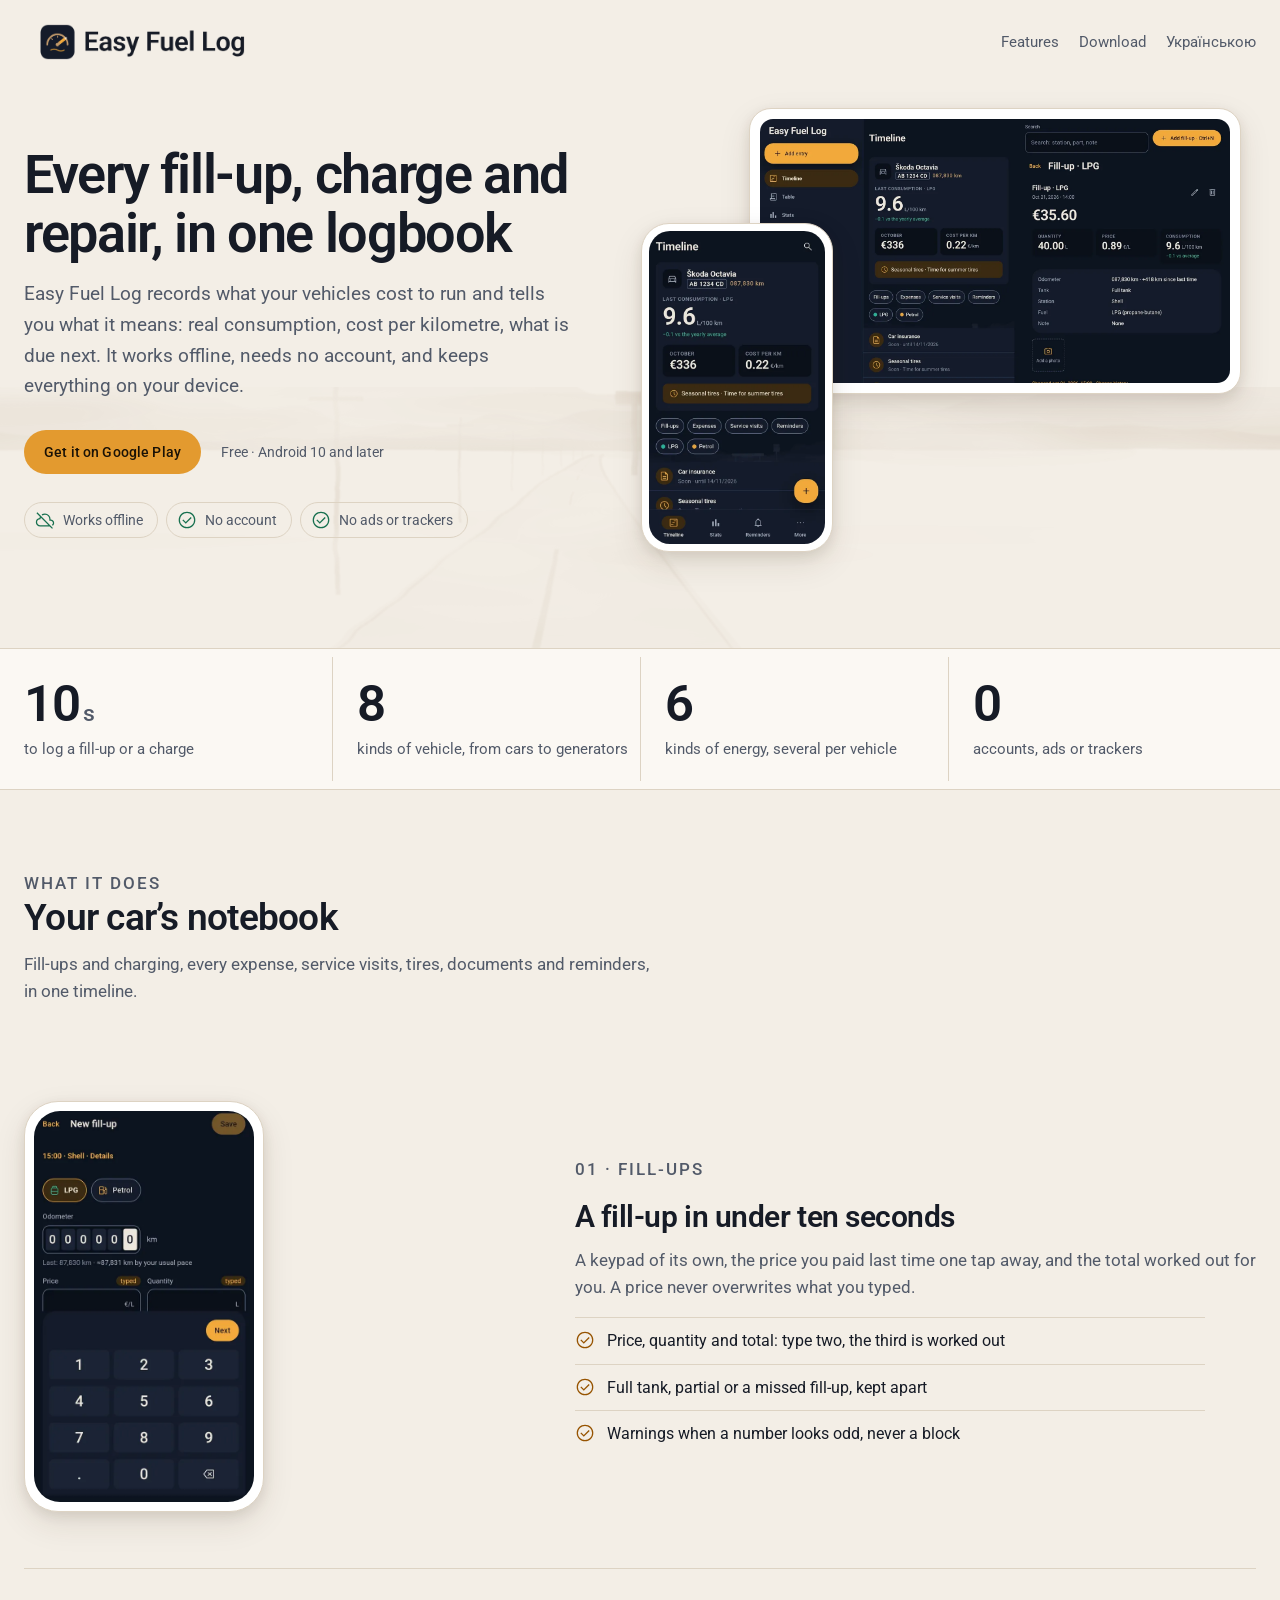
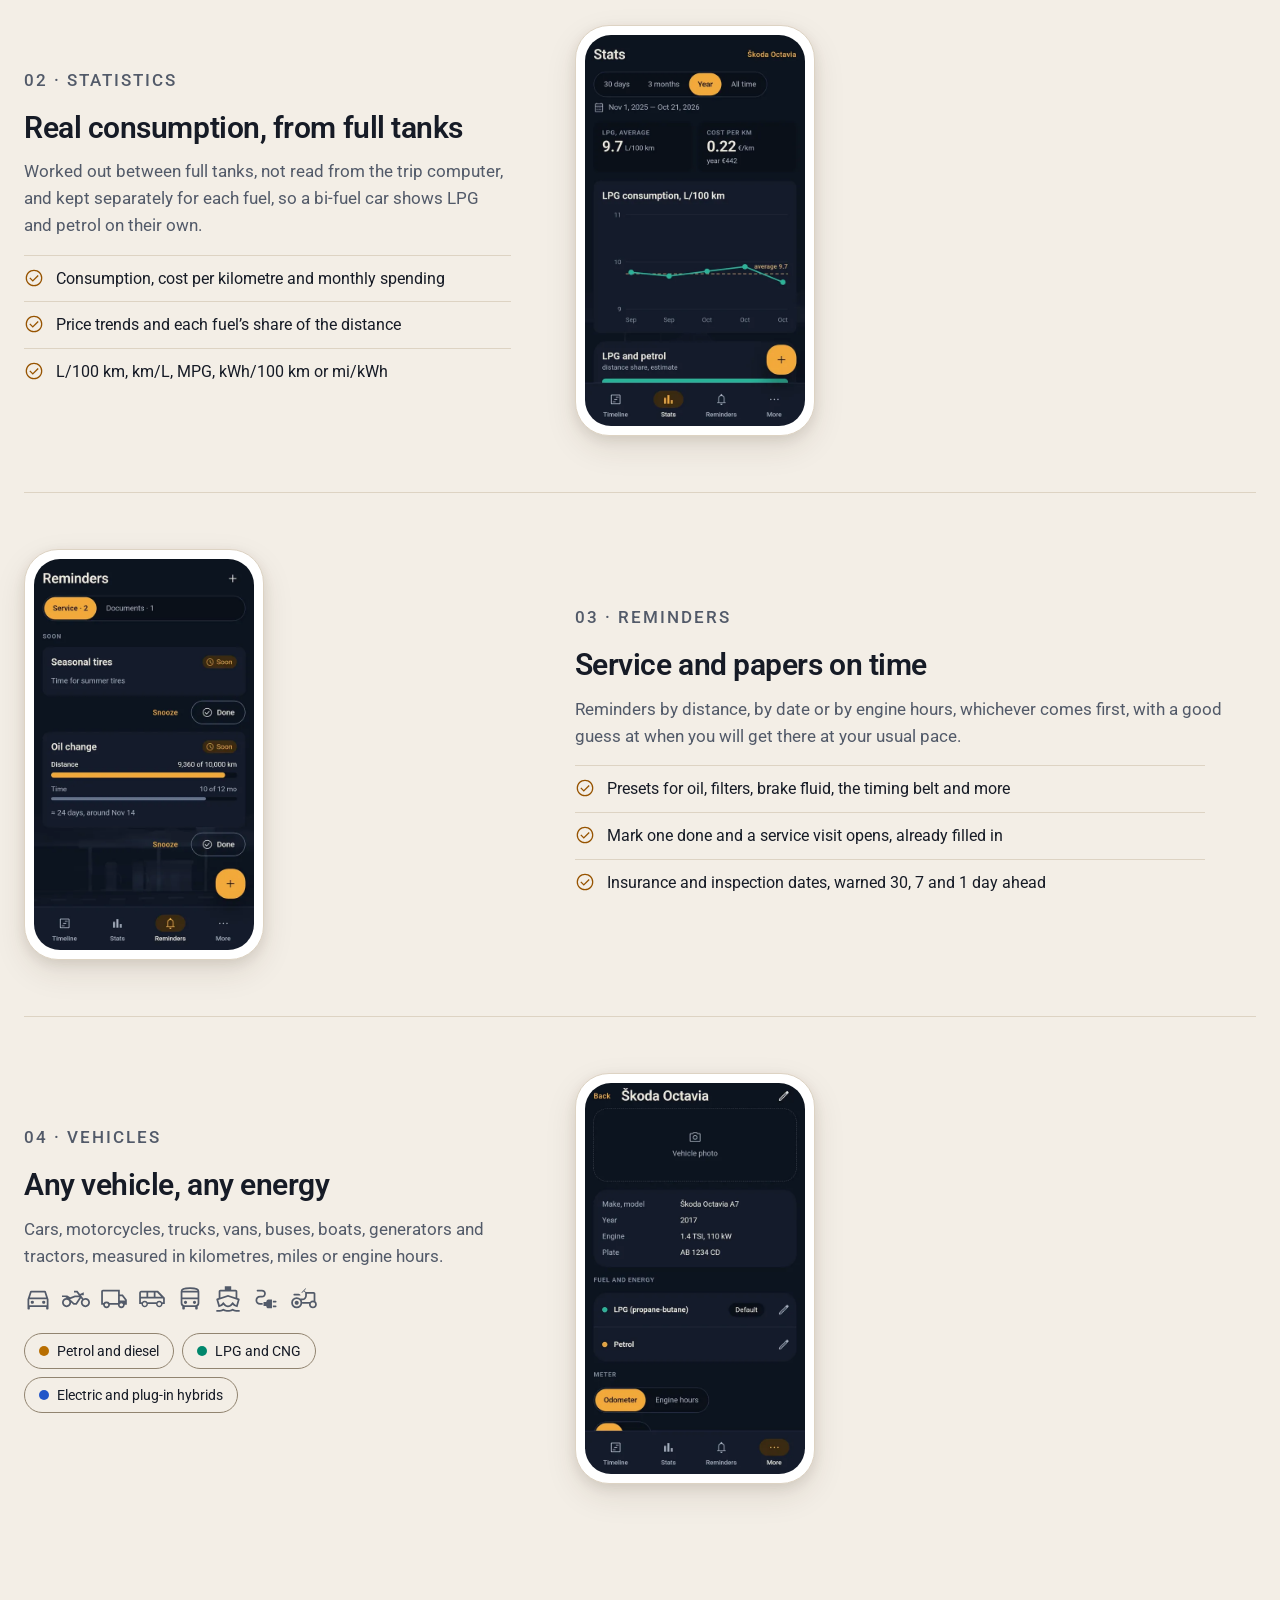
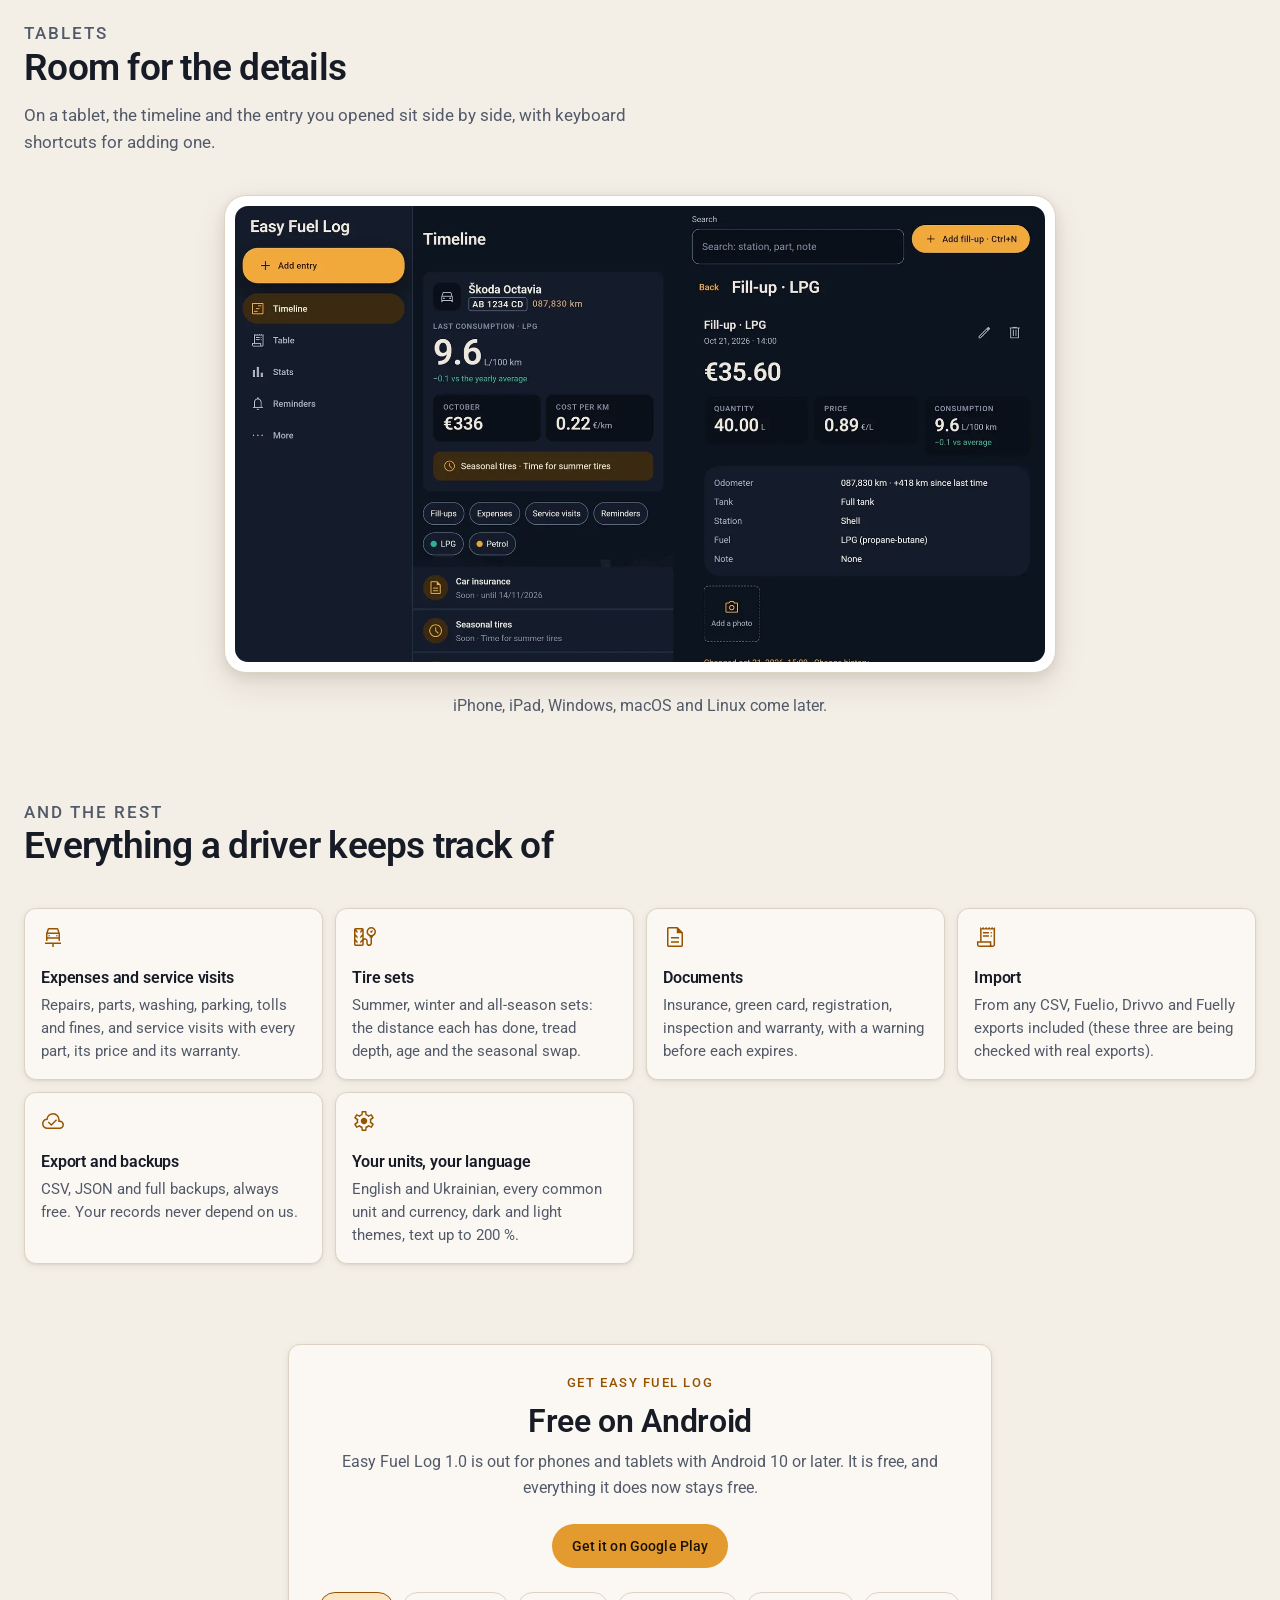
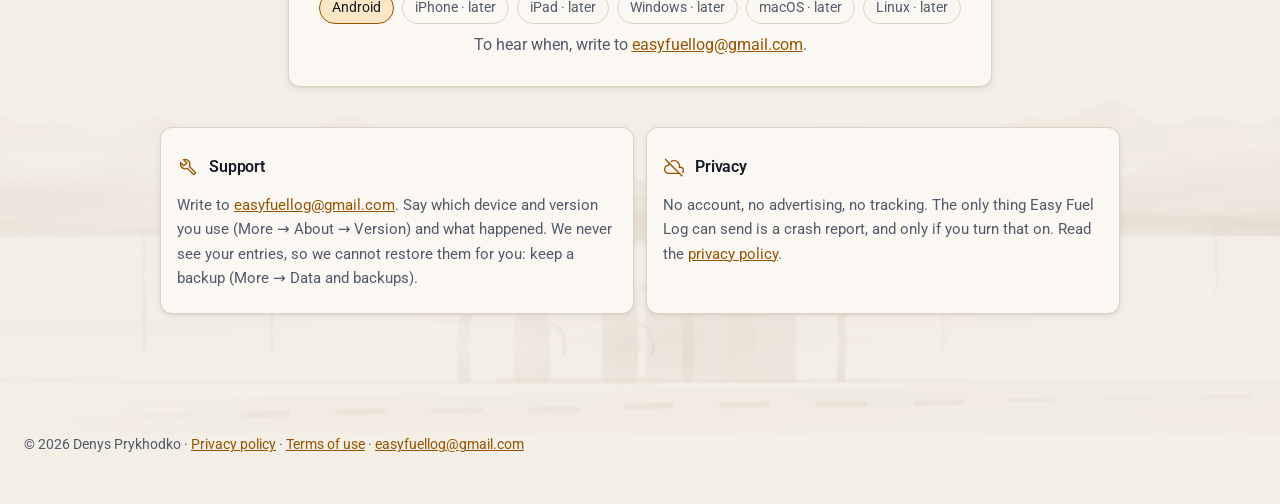
==== commit b713e23d: "Publish the site from Easy Fuel Log 0019c5b" ====
--- a/index.html
+++ b/index.html
@@ -52,7 +52,7 @@
       </div>
       <div class="stage">
         <span class="tablet"><img src="assets/screens/en/tablet.webp" width="1600" height="900" alt="The timeline on a tablet: the vehicle’s last consumption and this month’s spending, with a fill-up opened beside it"></span>
-        <span class="phone"><img src="assets/screens/en/timeline.webp" width="720" height="1280" alt="The timeline on a phone: last consumption 9.6 L/100 km, €336 in October, 0.22 €/km, and a reminder that summer tires are due"></span>
+        <span class="phone"><img src="assets/screens/en/timeline.webp" width="540" height="960" alt="The timeline on a phone: last consumption 9.6 L/100 km, €336 in October, 0.22 €/km, and a reminder that summer tires are due"></span>
       </div>
     </div>
   </section>
@@ -75,7 +75,7 @@
       </div>
 
       <article class="feature">
-        <div class="shot"><span class="phone"><img src="assets/screens/en/fillup.webp" width="720" height="1280" loading="lazy" alt="The new fill-up form: LPG selected, the odometer counter, price and quantity typed, the total worked out, and a keypad"></span></div>
+        <div class="shot"><span class="phone"><img src="assets/screens/en/fillup.webp" width="540" height="960" loading="lazy" alt="The new fill-up form: LPG selected, the odometer counter, price and quantity typed, the total worked out, and a keypad"></span></div>
         <div>
           <p class="label">01 · Fill-ups</p>
           <h3>A fill-up in under ten seconds</h3>
@@ -89,7 +89,7 @@
       </article>
 
       <article class="feature flip">
-        <div class="shot"><span class="phone"><img src="assets/screens/en/stats.webp" width="720" height="1280" loading="lazy" alt="Statistics for the year: LPG average 9.7 L/100 km, cost 0.22 €/km, and a consumption chart against the average line"></span></div>
+        <div class="shot"><span class="phone"><img src="assets/screens/en/stats.webp" width="540" height="960" loading="lazy" alt="Statistics for the year: LPG average 9.7 L/100 km, cost 0.22 €/km, and a consumption chart against the average line"></span></div>
         <div>
           <p class="label">02 · Statistics</p>
           <h3>Real consumption, from full tanks</h3>
@@ -103,7 +103,7 @@
       </article>
 
       <article class="feature">
-        <div class="shot"><span class="phone"><img src="assets/screens/en/reminders.webp" width="720" height="1280" loading="lazy" alt="Service reminders: seasonal tires, and an oil change at 9,360 of 10,000 km, about 24 days away"></span></div>
+        <div class="shot"><span class="phone"><img src="assets/screens/en/reminders.webp" width="540" height="960" loading="lazy" alt="Service reminders: seasonal tires, and an oil change at 9,360 of 10,000 km, about 24 days away"></span></div>
         <div>
           <p class="label">03 · Reminders</p>
           <h3>Service and papers on time</h3>
@@ -117,7 +117,7 @@
       </article>
 
       <article class="feature flip">
-        <div class="shot"><span class="phone"><img src="assets/screens/en/vehicle.webp" width="720" height="1280" loading="lazy" alt="A vehicle’s profile: make, model, year, engine and plate, with LPG and petrol as its two kinds of energy and the odometer as its meter"></span></div>
+        <div class="shot"><span class="phone"><img src="assets/screens/en/vehicle.webp" width="540" height="960" loading="lazy" alt="A vehicle’s profile: make, model, year, engine and plate, with LPG and petrol as its two kinds of energy and the odometer as its meter"></span></div>
         <div>
           <p class="label">04 · Vehicles</p>
           <h3>Any vehicle, any energy</h3>
--- a/assets/site.css
+++ b/assets/site.css
@@ -99,11 +99,20 @@
 footer {
   max-width: 44rem;
   margin: 0 auto;
-  padding: 0 16px;
+  padding: 0 12px;
+}
+
+@media (min-width: 40rem) {
+  main,
+  header,
+  footer {
+    padding: 0 24px;
+  }
 }
 
 header {
   display: flex;
+  flex-wrap: wrap;
   align-items: center;
   justify-content: space-between;
   gap: 16px;
@@ -155,6 +164,15 @@
 p,
 li {
   max-width: 70ch;
+  overflow-wrap: break-word;
+}
+
+code {
+  overflow-wrap: anywhere;
+}
+
+img {
+  max-width: 100%;
 }
 
 a {
@@ -238,12 +256,16 @@
 .home header,
 .home footer,
 .home .wrap {
-  max-width: 72rem;
-  padding-left: 16px;
-  padding-right: 16px;
+  max-width: 80rem;
+  padding-left: 12px;
+  padding-right: 12px;
 }
 
 @media (min-width: 40rem) {
+  .home main {
+    padding: 0;
+  }
+
   .home header,
   .home footer,
   .home .wrap {
@@ -264,7 +286,7 @@
 .home header nav {
   display: flex;
   align-items: center;
-  gap: 20px;
+  gap: 12px 20px;
   font-size: 0.95rem;
 }
 
@@ -508,7 +530,7 @@
 
 .stage {
   position: relative;
-  max-width: 300px;
+  max-width: 240px;
   margin: 0 auto;
   width: 100%;
 }
@@ -529,7 +551,8 @@
 
   /* The tablet at the top right, the phone in front of it at the bottom left. */
   .stage {
-    max-width: none;
+    max-width: 600px;
+    justify-self: end;
     aspect-ratio: 1 / 0.74;
   }
 
@@ -652,7 +675,7 @@
 
 .feature .phone {
   width: 100%;
-  max-width: 280px;
+  max-width: 220px;
   margin: 0 auto;
 }
 
@@ -742,6 +765,7 @@
   }
 
   .feature .phone {
+    max-width: 240px;
     margin: 0;
     justify-self: center;
   }
@@ -753,7 +777,7 @@
 
 /* Big screen */
 .big .tablet {
-  max-width: 60rem;
+  max-width: 52rem;
   margin: 0 auto;
 }
 
@@ -766,7 +790,7 @@
 /* Everything else: a quiet grid of tiles. */
 .tiles {
   display: grid;
-  grid-template-columns: repeat(auto-fill, minmax(18rem, 1fr));
+  grid-template-columns: repeat(auto-fill, minmax(min(18rem, 100%), 1fr));
   gap: 12px;
   list-style: none;
   padding: 0;
@@ -778,7 +802,7 @@
   background: var(--surface);
   border: 1px solid var(--line);
   border-radius: 12px;
-  padding: 20px;
+  padding: 16px;
   box-shadow: var(--elevation-1);
 }
 
@@ -807,7 +831,7 @@
 .get .card {
   max-width: 44rem;
   margin: 0 auto;
-  padding: 28px 28px 24px;
+  padding: 20px 16px;
   text-align: center;
   box-shadow: var(--elevation-1);
 }
@@ -861,7 +885,7 @@
   background: var(--surface);
   border: 1px solid var(--line);
   border-radius: 12px;
-  padding: 4px 20px 8px;
+  padding: 4px 16px 8px;
   box-shadow: var(--elevation-1);
 }
 
